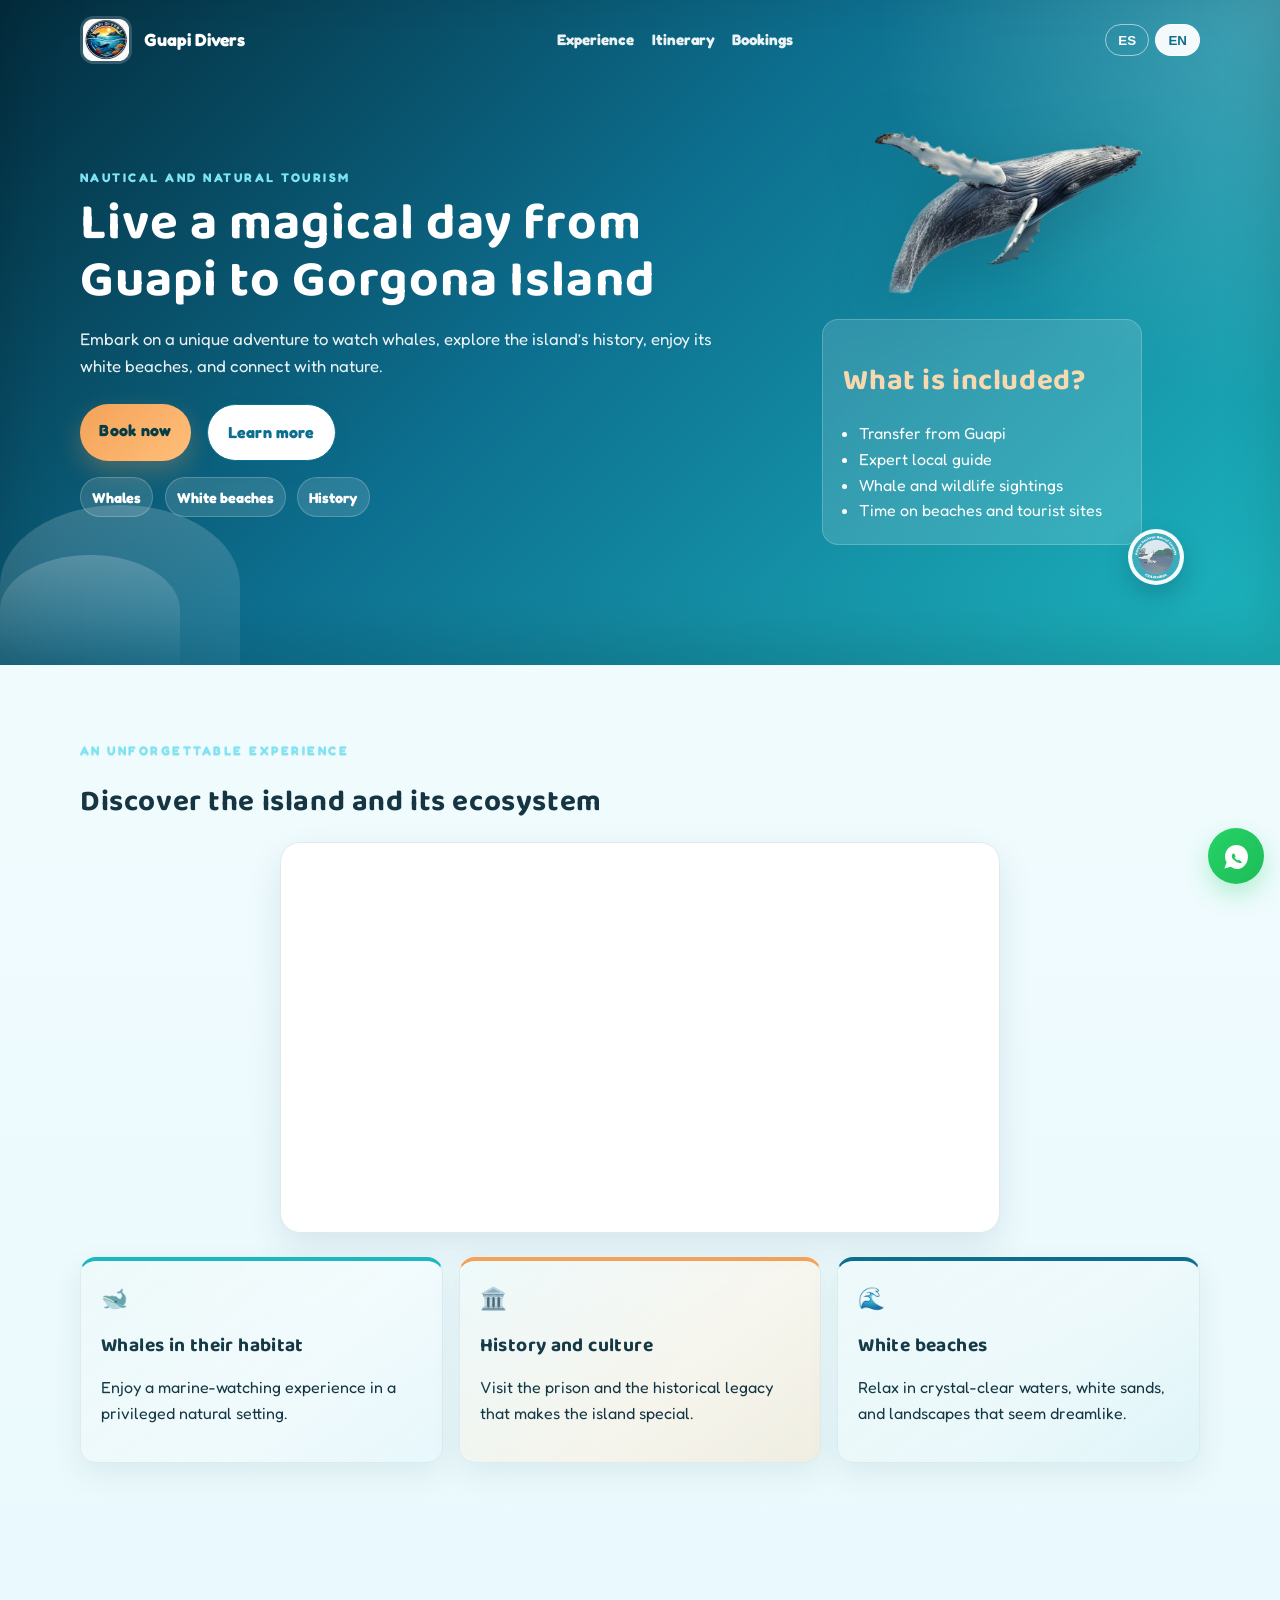
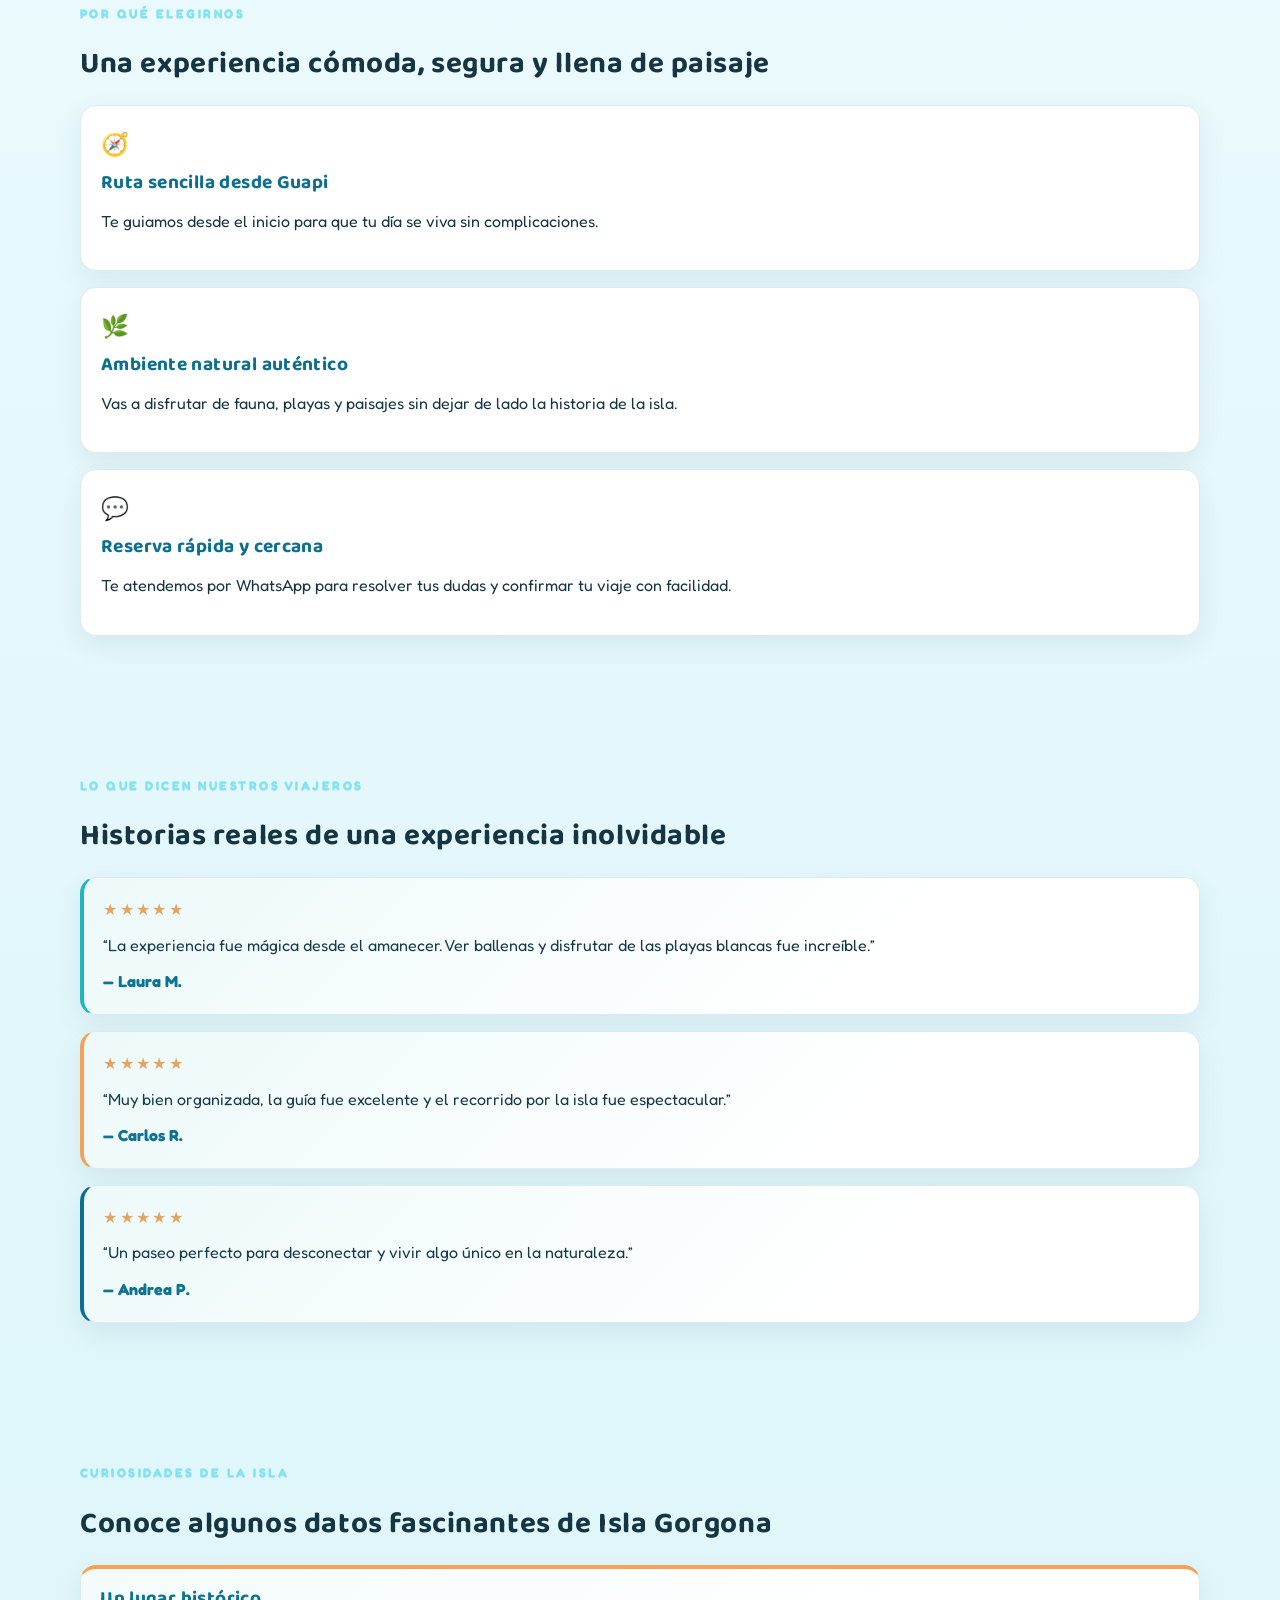
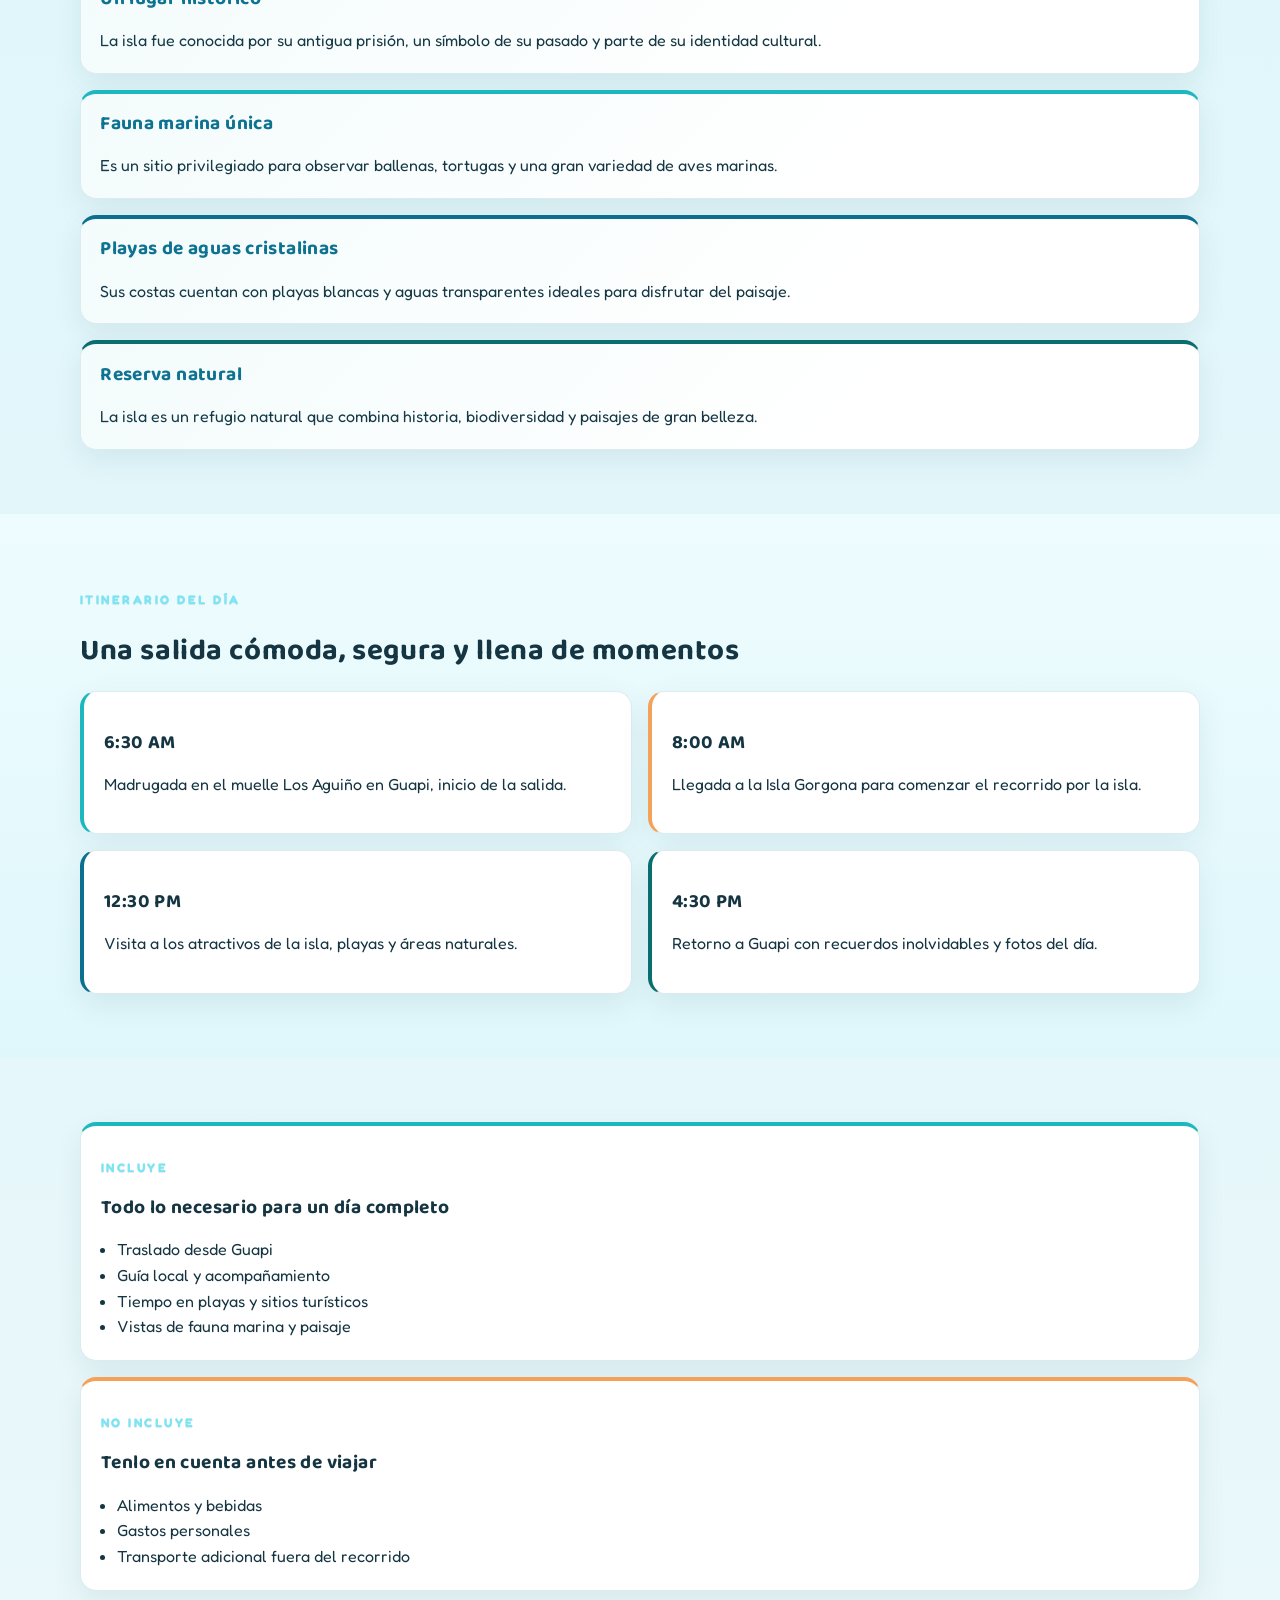
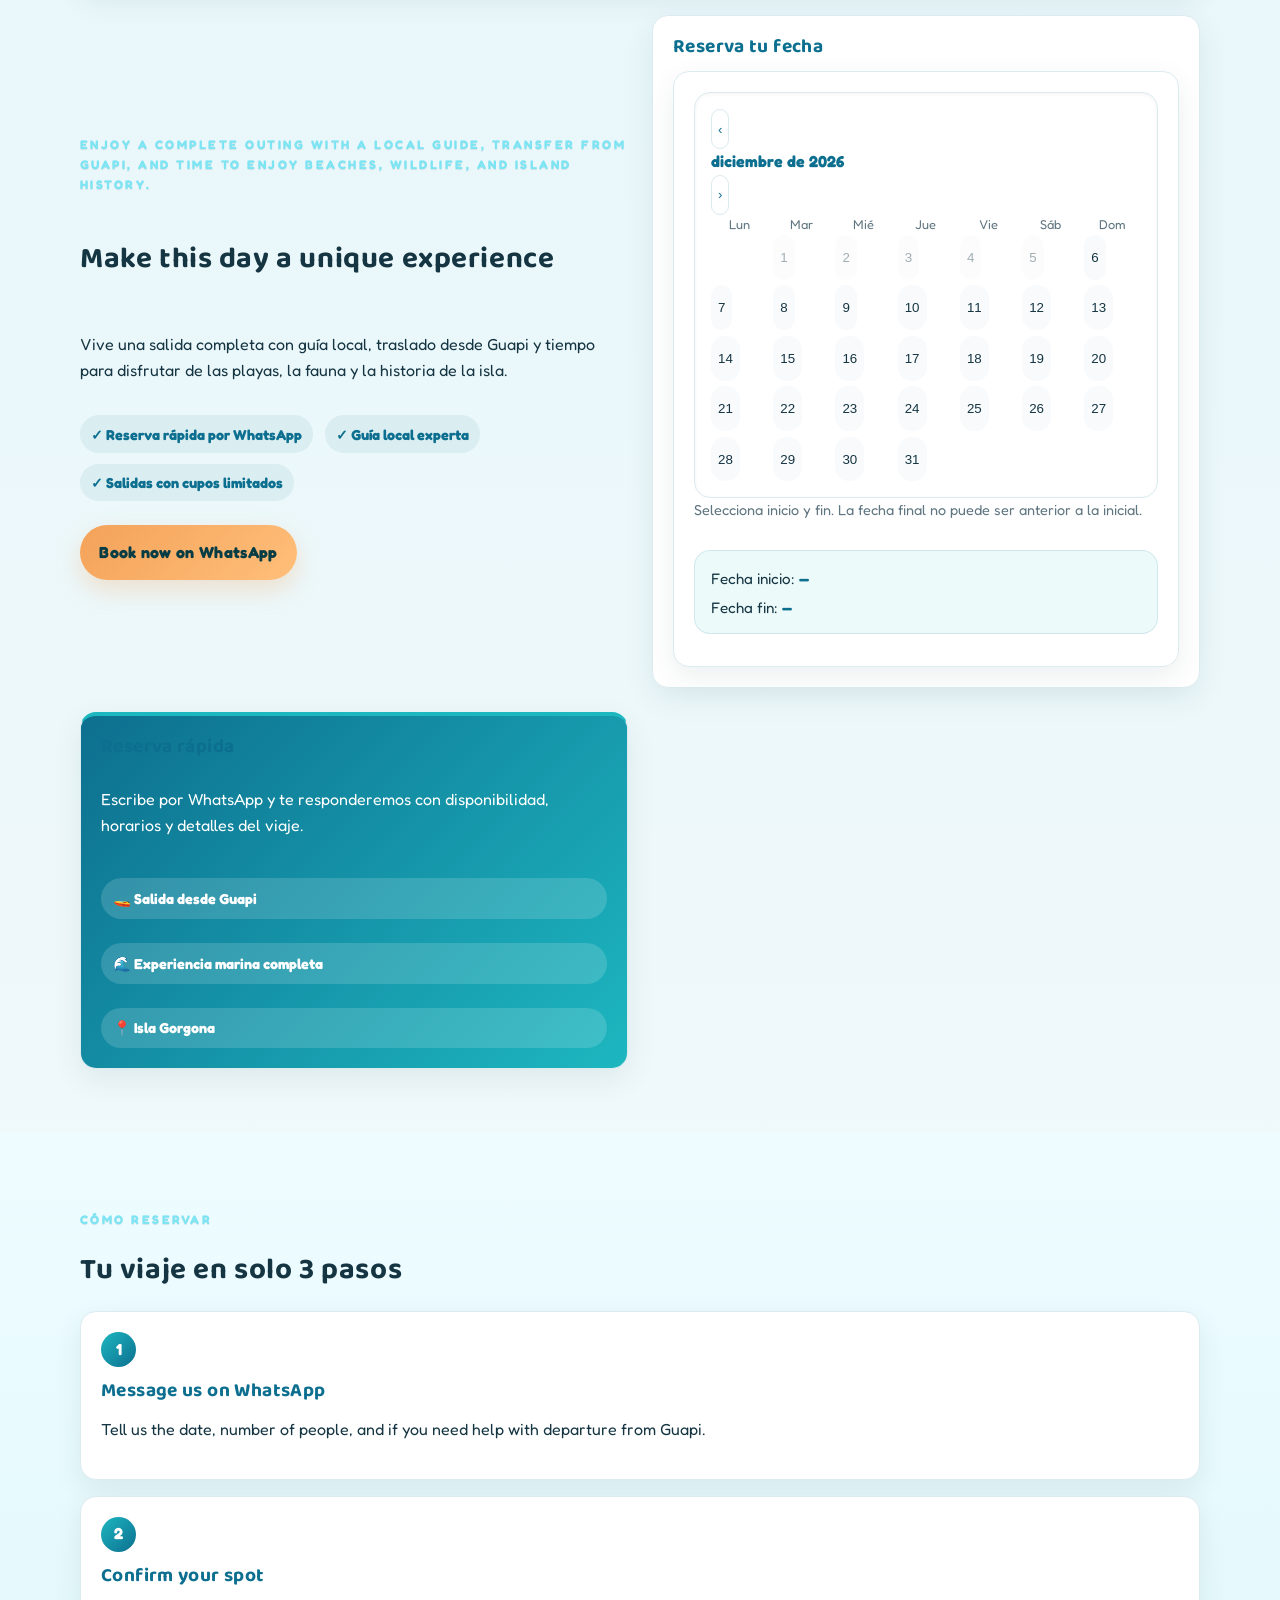
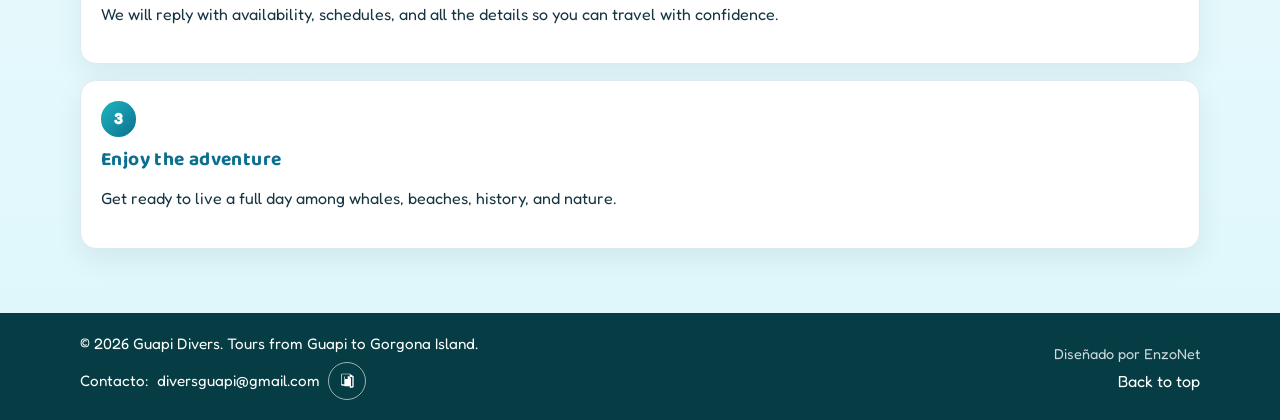
==== index.html @ 13d54fde "Segundo push" ====
<!DOCTYPE html>
<html lang="es">
  <head>
    <meta charset="UTF-8" />
    <meta name="viewport" content="width=device-width, initial-scale=1.0" />
    <title>Guapi Divers | Tour desde Guapi a la Isla Gorgona</title>
    <meta
      name="description"
      content="Disfruta un día inolvidable viajando desde Guapi a la Isla Gorgona para ver ballenas, conocer la prisión y disfrutar de sus playas blancas."
    />
    <meta name="robots" content="index,follow" />
    <meta name="theme-color" content="#0d6f8f" />
    <link rel="canonical" href="https://guapidivers.com/" />
    <meta property="og:title" content="Guapi Divers | Tour desde Guapi a la Isla Gorgona" />
    <meta property="og:description" content="Aventura náutica desde Guapi con ballenas, playas blancas, historia y naturaleza en Isla Gorgona." />
    <meta property="og:type" content="website" />
    <meta property="og:image" content="https://guapidivers.com/logo_gd.jpeg" />
    <!-- Google Analytics -->
    <script async src="https://www.googletagmanager.com/gtag/js?id=G-XXXXXXXXXX"></script>
    <script>
      window.dataLayer = window.dataLayer || [];
      function gtag(){dataLayer.push(arguments);}
      gtag('js', new Date());
      gtag('config', 'G-XXXXXXXXXX');
    </script>
    <!-- /Google Analytics -->
    <link rel="preconnect" href="https://fonts.googleapis.com" />
    <link rel="preconnect" href="https://fonts.gstatic.com" crossorigin />
    <link
      href="https://fonts.googleapis.com/css2?family=Baloo+2:wght@400;500;600;700&family=Fredoka:wght@400;500;600;700&display=swap"
      rel="stylesheet"
    />
    <link rel="icon" type="image/jpeg" href="logo_gd.jpeg" />
    <link rel="stylesheet" href="styles.css" />
    <style>
      .lang-switcher { display: inline-flex; gap: 0.4rem; align-items: center; }
      .lang-btn { min-width: 2.5rem; padding: 0.45rem 0.75rem; border-radius: 999px; border: 1px solid rgba(255,255,255,.55); background: transparent; color: inherit; cursor: pointer; font-weight: 600; transition: background .2s ease, color .2s ease; }
      .lang-btn.active { background: rgba(255,255,255,.95); color: #0d6f8f; }
      .lang-btn:hover { background: rgba(255,255,255,.75); }
      @media (max-width: 640px) { .lang-switcher { margin-top: 0.75rem; } }
    </style>
  </head>
  <body>
    <header class="hero">
      <nav class="nav container">
        <a class="brand" href="#inicio">
          <img class="brand-logo" src="logo_gd.jpeg" alt="Logo de Guapi Divers" />
          <span>Guapi Divers</span>
        </a>
        <div class="nav-links">
          <a href="#experiencia">Experiencia</a>
          <a href="#itinerario">Itinerario</a>
          <a href="#reservas">Reservas</a>
        </div>
        <div class="lang-switcher">
          <button type="button" class="lang-btn active" data-lang="es">ES</button>
          <button type="button" class="lang-btn" data-lang="en">EN</button>
        </div>
      </nav>

      <div class="hero-content container" id="inicio">
        <div class="hero-copy">
          <p class="eyebrow">Turismo náutico y natural</p>
          <h1>Vive un día mágico de Guapi a la Isla Gorgona</h1>
          <p class="hero-text">
            Embárcate en una aventura única para observar ballenas, recorrer la
            historia de la isla, disfrutar de sus playas blancas y conectar con
            la naturaleza.
          </p>
          <div class="hero-actions">
            <a class="btn btn-primary" href="#reservas">Reservar ahora</a>
            <a class="btn btn-secondary" href="#experiencia">Conocer más</a>
          </div>
          <div class="hero-highlights">
            <span>Ballenas</span>
            <span>Playas blancas</span>
            <span>Historia</span>
          </div>
        </div>
        <div class="hero-visual">
          <div class="ocean-art" aria-hidden="true">
            <img src="img/ballena.png" alt="Ballena saltando" class="whale-image" />
            <img class="island-logo" src="img/logogorgona.png" alt="Logo de la Isla Gorgona" />
          </div>
          <div class="hero-card">
            <h2>¿Qué incluye?</h2>
            <ul>
              <li>Traslado desde Guapi</li>
              <li>Guía local experto</li>
              <li>Vista de ballenas y fauna</li>
              <li>Tiempo en playas y sitios turísticos</li>
            </ul>
          </div>
        </div>
      </div>
    </header>

    <main>
      <section class="section container" id="experiencia">
        <div class="section-heading">
          <p class="eyebrow">Una experiencia inolvidable</p>
          <h2>Descubre la isla y su ecosistema</h2>
        </div>
        <div class="map-card">
          <iframe
            src="https://www.google.com/maps?q=Isla%20Gorgona%20Colombia&z=8&output=embed"
            loading="lazy"
            referrerpolicy="no-referrer-when-downgrade"
            allowfullscreen
            title="Mapa de la Isla Gorgona"
          ></iframe>
        </div>
        <div class="cards">
          <article class="card card-ocean">
            <div class="card-icon">🐋</div>
            <h3>Ballenas en su hábitat</h3>
            <p>
              Disfruta de una experiencia de observación marina en un entorno
              natural privilegiado.
            </p>
          </article>
          <article class="card card-history">
            <div class="card-icon">🏛️</div>
            <h3>Historia y cultura</h3>
            <p>
              Conoce la prisión y el legado histórico que hace especial a la
              isla.
            </p>
          </article>
          <article class="card card-beach">
            <div class="card-icon">🌊</div>
            <h3>Playas blancas</h3>
            <p>
              Relájate en aguas cristalinas, arenas blancas y paisajes que
              parecen sacados de un sueño.
            </p>
          </article>
        </div>
      </section>

      <section class="section container" id="beneficios">
        <div class="section-heading">
          <p class="eyebrow">Por qué elegirnos</p>
          <h2>Una experiencia cómoda, segura y llena de paisaje</h2>
        </div>
        <div class="benefits-grid">
          <article class="benefit-card">
            <div class="benefit-icon">🧭</div>
            <h3>Ruta sencilla desde Guapi</h3>
            <p>Te guiamos desde el inicio para que tu día se viva sin complicaciones.</p>
          </article>
          <article class="benefit-card">
            <div class="benefit-icon">🌿</div>
            <h3>Ambiente natural auténtico</h3>
            <p>Vas a disfrutar de fauna, playas y paisajes sin dejar de lado la historia de la isla.</p>
          </article>
          <article class="benefit-card">
            <div class="benefit-icon">💬</div>
            <h3>Reserva rápida y cercana</h3>
            <p>Te atendemos por WhatsApp para resolver tus dudas y confirmar tu viaje con facilidad.</p>
          </article>
        </div>
      </section>

      <section class="section container" id="testimonios">
        <div class="section-heading">
          <p class="eyebrow">Lo que dicen nuestros viajeros</p>
          <h2>Historias reales de una experiencia inolvidable</h2>
        </div>
        <div class="testimonials">
          <article class="testimonial-card testimonial-card-main">
            <div class="stars">★★★★★</div>
            <p>“La experiencia fue mágica desde el amanecer. Ver ballenas y disfrutar de las playas blancas fue increíble.”</p>
            <strong>— Laura M.</strong>
          </article>
          <article class="testimonial-card testimonial-card-alt">
            <div class="stars">★★★★★</div>
            <p>“Muy bien organizada, la guía fue excelente y el recorrido por la isla fue espectacular.”</p>
            <strong>— Carlos R.</strong>
          </article>
          <article class="testimonial-card testimonial-card-soft">
            <div class="stars">★★★★★</div>
            <p>“Un paseo perfecto para desconectar y vivir algo único en la naturaleza.”</p>
            <strong>— Andrea P.</strong>
          </article>
        </div>
      </section>

      <section class="section container" id="curiosidades">
        <div class="section-heading">
          <p class="eyebrow">Curiosidades de la isla</p>
          <h2>Conoce algunos datos fascinantes de Isla Gorgona</h2>
        </div>
        <div class="facts-grid">
          <article class="fact-card fact-card-history">
            <h3>Un lugar histórico</h3>
            <p>La isla fue conocida por su antigua prisión, un símbolo de su pasado y parte de su identidad cultural.</p>
          </article>
          <article class="fact-card fact-card-marine">
            <h3>Fauna marina única</h3>
            <p>Es un sitio privilegiado para observar ballenas, tortugas y una gran variedad de aves marinas.</p>
          </article>
          <article class="fact-card fact-card-beach">
            <h3>Playas de aguas cristalinas</h3>
            <p>Sus costas cuentan con playas blancas y aguas transparentes ideales para disfrutar del paisaje.</p>
          </article>
          <article class="fact-card fact-card-nature">
            <h3>Reserva natural</h3>
            <p>La isla es un refugio natural que combina historia, biodiversidad y paisajes de gran belleza.</p>
          </article>
        </div>
      </section>

      <section class="section alt-section" id="itinerario">
        <div class="container">
          <div class="section-heading">
            <p class="eyebrow">Itinerario del día</p>
            <h2>Una salida cómoda, segura y llena de momentos</h2>
          </div>
          <div class="timeline">
            <div class="timeline-item timeline-item-start">
              <h3>6:30 AM</h3>
              <p>Madrugada en el muelle Los Aguiño en Guapi, inicio de la salida.</p>
            </div>
            <div class="timeline-item timeline-item-arrival">
              <h3>8:00 AM</h3>
              <p>Llegada a la Isla Gorgona para comenzar el recorrido por la isla.</p>
            </div>
            <div class="timeline-item timeline-item-activity">
              <h3>12:30 PM</h3>
              <p>Visita a los atractivos de la isla, playas y áreas naturales.</p>
            </div>
            <div class="timeline-item timeline-item-return">
              <h3>4:30 PM</h3>
              <p>Retorno a Guapi con recuerdos inolvidables y fotos del día.</p>
            </div>
          </div>
        </div>
      </section>

      <section class="section container" id="reservas">
        <div class="include-grid">
          <div class="include-card include-card-main">
            <p class="eyebrow">Incluye</p>
            <h3>Todo lo necesario para un día completo</h3>
            <ul>
              <li>Traslado desde Guapi</li>
              <li>Guía local y acompañamiento</li>
              <li>Tiempo en playas y sitios turísticos</li>
              <li>Vistas de fauna marina y paisaje</li>
            </ul>
          </div>
          <div class="include-card include-card-side">
            <p class="eyebrow">No incluye</p>
            <h3>Tenlo en cuenta antes de viajar</h3>
            <ul>
              <li>Alimentos y bebidas</li>
              <li>Gastos personales</li>
              <li>Transporte adicional fuera del recorrido</li>
            </ul>
          </div>
        </div>
        <div class="contact-grid">
          <div class="booking-copy">
            <p class="eyebrow">Reserva tu viaje</p>
            <h2>Haz de este día una experiencia única</h2>
            <p>
              Vive una salida completa con guía local, traslado desde Guapi y tiempo para disfrutar de las playas, la fauna y la historia de la isla.
            </p>
            <div class="booking-highlights">
              <span>✓ Reserva rápida por WhatsApp</span>
              <span>✓ Guía local experta</span>
              <span>✓ Salidas con cupos limitados</span>
            </div>
            <a class="btn btn-primary whatsapp-btn" href="https://wa.me/573103594007" target="_blank" rel="noopener noreferrer">
              <span class="whatsapp-icon" aria-hidden="true">
                <svg viewBox="0 0 24 24" role="img" aria-label="WhatsApp">
                  <path d="M12.04 2.52A9.52 9.52 0 0 0 2.52 12a9.48 9.48 0 0 0 1.34 4.89L2 22l5.27-1.37A9.56 9.56 0 0 0 12 22.48h.01a9.52 9.52 0 0 0 9.52-9.52A9.52 9.52 0 0 0 12.04 2.52Zm5.2 13.76c-.22.62-.9 1.11-1.54 1.28-.4.1-.88.18-2.68-.57-2.27-.76-3.73-2.59-3.85-2.72-.12-.13-.98-1.31-.98-2.49 0-1.18.62-1.76.84-2.01a.67.67 0 0 1 .46-.19h.32c.14 0 .27.06.35.18l1.07 1.6c.07.11.13.24.13.39 0 .15-.05.31-.15.42l-.51.62c-.08.1-.12.23-.1.36.03.1.18.32.43.61.51.61 1.05 1.12 1.6 1.49.13.09.27.14.4.08l.73-.33a.68.68 0 0 1 .4-.05c.12 0 .22.03.31.11l1.3 1.03c.11.09.19.2.21.36.02.16-.03.29-.12.39Z" fill="currentColor"/>
                </svg>
              </span>
              Reservar ahora por WhatsApp
            </a>
          </div>
          <div class="contact-card">
            <h3>Reserva tu fecha</h3>
            <form id="booking-form" class="contact-form">
              <div id="booking-calendar-section">
                <div class="calendar-panel">
                  <div class="calendar-header">
                    <button type="button" class="calendar-nav" id="prev-month" aria-label="Mes anterior">‹</button>
                    <div class="calendar-title" id="calendar-title"></div>
                    <button type="button" class="calendar-nav" id="next-month" aria-label="Mes siguiente">›</button>
                  </div>
                  <div class="calendar-weekdays">
                    <span>Lun</span>
                    <span>Mar</span>
                    <span>Mié</span>
                    <span>Jue</span>
                    <span>Vie</span>
                    <span>Sáb</span>
                    <span>Dom</span>
                  </div>
                  <div class="calendar-grid" id="calendar-grid"></div>
                </div>

                <p class="note" id="booking-note">Selecciona inicio y fin. La fecha final no puede ser anterior a la inicial.</p>
              </div>

              <div class="booking-range-summary">
                <p>Fecha inicio: <strong id="booking-start-display">—</strong></p>
                <p>Fecha fin: <strong id="booking-end-display">—</strong></p>
                <button type="button" id="change-dates-btn" class="btn btn-secondary hidden">Cambiar fechas</button>
              </div>

              <input type="hidden" id="booking-start" name="booking-start">
              <input type="hidden" id="booking-end" name="booking-end">

              <div id="booking-form-fields" class="hidden">
                <div class="form-row">
                  <label for="booking-name">Nombre completo</label>
                  <input type="text" id="booking-name" name="booking-name" placeholder="Tu nombre" required>
                </div>
                <div class="form-row">
                  <label for="booking-email">Correo electrónico</label>
                  <input type="email" id="booking-email" name="booking-email" placeholder="correo@ejemplo.com" required>
                </div>
                <div class="form-row">
                  <label for="booking-phone">Celular</label>
                  <input type="tel" id="booking-phone" name="booking-phone" placeholder="+57 300 000 0000" required>
                </div>
                <button type="submit" class="btn btn-primary submit-button">Enviar solicitud</button>
              </div>
              <p id="booking-success" class="form-success hidden" aria-live="polite"></p>
            </form>
          </div>
          <div class="contact-card contact-card-cta">
            <h3>Reserva rápida</h3>
            <p>Escribe por WhatsApp y te responderemos con disponibilidad, horarios y detalles del viaje.</p>
            <div class="booking-pill">🚤 Salida desde Guapi</div>
            <div class="booking-pill">🌊 Experiencia marina completa</div>
            <div class="booking-pill">📍 Isla Gorgona</div>
          </div>
        </div>
      </section>

      <section class="section alt-section">
        <div class="container">
          <div class="section-heading">
            <p class="eyebrow">Cómo reservar</p>
            <h2>Tu viaje en solo 3 pasos</h2>
          </div>
          <div class="steps-grid">
            <article class="step-card">
              <div class="step-number">1</div>
              <h3>Escríbenos por WhatsApp</h3>
              <p>Indícanos la fecha, el número de personas y si necesitas ayuda con la salida desde Guapi.</p>
            </article>
            <article class="step-card">
              <div class="step-number">2</div>
              <h3>Confirma tu cupo</h3>
              <p>Te responderemos con disponibilidad, horarios y todos los detalles para que viajes tranquilo.</p>
            </article>
            <article class="step-card">
              <div class="step-number">3</div>
              <h3>Disfruta la aventura</h3>
              <p>Prepárate para vivir un día completo entre ballenas, playas, historia y naturaleza.</p>
            </article>
          </div>
        </div>
      </section>
    </main>

    <footer class="footer">
      <div class="container footer-content">
        <div class="footer-left">
          <p class="footer-meta">© 2026 Guapi Divers. Turismo desde Guapi a la Isla Gorgona.</p>
          <p class="footer-contact">
            <span>Contacto:</span>
            <span class="footer-email-text">diversguapi@gmail.com</span>
            <button type="button" class="copy-email-btn" data-email="diversguapi@gmail.com" aria-label="Copiar correo">
              <svg viewBox="0 0 24 24" aria-hidden="true" focusable="false">
                <path d="M16 1H4.994C3.892 1 3 1.897 3 3v14c0 1.103.892 2 1.994 2H8v-2H4.994a.995.995 0 0 1-.994-1V3c0-.552.448-1 1-1H16v4h4v14h-4v2h4c1.103 0 2-.897 2-2V5l-6-4zm-1 4H9c-.552 0-1 .448-1 1v13c0 .552.448 1 1 1h8c.552 0 1-.448 1-1V8l-3-3zM9 5h4v4H9V5zm.5 5.5l1.5 1.5 3-3L14.5 8l-3 3-1-1z"/>
              </svg>
              <span class="sr-only">Copiar correo electrónico</span>
            </button>
          </p>
        </div>
        <div class="footer-right">
          <p class="design-credit">Diseñado por EnzoNet</p>
          <a href="#inicio">Volver arriba</a>
        </div>
      </div>
    </footer>

    <a class="floating-whatsapp" href="https://wa.me/573103594007" target="_blank" rel="noopener noreferrer" aria-label="Reservar por WhatsApp">
      <svg viewBox="0 0 24 24" aria-hidden="true">
        <path d="M12.04 2.52A9.52 9.52 0 0 0 2.52 12a9.48 9.48 0 0 0 1.34 4.89L2 22l5.27-1.37A9.56 9.56 0 0 0 12 22.48h.01a9.52 9.52 0 0 0 9.52-9.52A9.52 9.52 0 0 0 12.04 2.52Zm5.2 13.76c-.22.62-.9 1.11-1.54 1.28-.4.1-.88.18-2.68-.57-2.27-.76-3.73-2.59-3.85-2.72-.12-.13-.98-1.31-.98-2.49 0-1.18.62-1.76.84-2.01a.67.67 0 0 1 .46-.19h.32c.14 0 .27.06.35.18l1.07 1.6c.07.11.13.24.13.39 0 .15-.05.31-.15.42l-.51.62c-.08.1-.12.23-.1.36.03.1.18.32.43.61.51.61 1.05 1.12 1.6 1.49.13.09.27.14.4.08l.73-.33a.68.68 0 0 1 .4-.05c.12 0 .22.03.31.11l1.3 1.03c.11.09.19.2.21.36.02.16-.03.29-.12.39Z" fill="currentColor"/>
      </svg>
    </a>
    <script>
      document.addEventListener('DOMContentLoaded', () => {
        const copyBtn = document.querySelector('.copy-email-btn');
        if (copyBtn) {
          copyBtn.addEventListener('click', async () => {
            const email = copyBtn.dataset.email;
            try {
              await navigator.clipboard.writeText(email);
              copyBtn.classList.add('copied');
              copyBtn.setAttribute('aria-label', 'Correo copiado');
              setTimeout(() => {
                copyBtn.classList.remove('copied');
                copyBtn.setAttribute('aria-label', 'Copiar correo');
              }, 2000);
            } catch (error) {
              window.location.href = `mailto:${email}`;
            }
          });
        }

        const bookingFormFields = document.getElementById('booking-form-fields');
        const bookingForm = document.getElementById('booking-form');
        const bookingSuccess = document.getElementById('booking-success');
        const bookingStartInput = document.getElementById('booking-start');
        const bookingEndInput = document.getElementById('booking-end');
        const bookingStartDisplay = document.getElementById('booking-start-display');
        const bookingEndDisplay = document.getElementById('booking-end-display');
        const bookingCalendarSection = document.getElementById('booking-calendar-section');
        const bookingNote = document.getElementById('booking-note');
        const changeDatesBtn = document.getElementById('change-dates-btn');
        const calendarGrid = document.getElementById('calendar-grid');
        const calendarTitle = document.getElementById('calendar-title');
        const prevMonthBtn = document.getElementById('prev-month');
        const nextMonthBtn = document.getElementById('next-month');

        const today = new Date();
        let selectedStart = null;
        let selectedEnd = null;
        let currentMonth = today.getMonth();
        let currentYear = today.getFullYear();

        function formatDate(date) {
          return date.toISOString().split('T')[0];
        }

        function formatDisplay(date) {
          return date.toLocaleDateString('es-CO', { day: '2-digit', month: 'short', year: 'numeric' });
        }

        function renderCalendar(month, year) {
          calendarGrid.innerHTML = '';
          const firstDay = new Date(year, month, 1);
          const lastDay = new Date(year, month + 1, 0);
          const titleMonth = firstDay.toLocaleDateString('es-CO', { month: 'long', year: 'numeric' });
          calendarTitle.textContent = titleMonth;

          const startDayOfWeek = (firstDay.getDay() + 6) % 7;
          for (let i = 0; i < startDayOfWeek; i += 1) {
            const emptyCell = document.createElement('span');
            calendarGrid.appendChild(emptyCell);
          }

          for (let day = 1; day <= lastDay.getDate(); day += 1) {
            const date = new Date(year, month, day);
            const dateValue = formatDate(date);
            const button = document.createElement('button');
            button.type = 'button';
            button.className = 'calendar-day';
            button.textContent = day;
            button.dataset.date = dateValue;

            if (date < new Date(today.getFullYear(), today.getMonth(), today.getDate())) {
              button.classList.add('disabled');
              button.disabled = true;
            }

            if (selectedStart && selectedStart.getTime() === date.getTime()) {
              button.classList.add('selected', 'start');
            }
            if (selectedEnd && selectedEnd.getTime() === date.getTime()) {
              button.classList.add('selected', 'end');
            }
            if (selectedStart && selectedEnd && date > selectedStart && date < selectedEnd) {
              button.classList.add('in-range');
            }

            button.addEventListener('click', () => {
              if (!selectedStart || (selectedStart && selectedEnd)) {
                selectedStart = date;
                selectedEnd = null;
              } else {
                if (date < selectedStart) {
                  selectedEnd = selectedStart;
                  selectedStart = date;
                } else {
                  selectedEnd = date;
                }
              }
              updateRange();
              renderCalendar(currentMonth, currentYear);
            });

            calendarGrid.appendChild(button);
          }
        }

        function updateRange() {
          if (selectedStart) {
            bookingStartInput.value = formatDate(selectedStart);
            bookingStartDisplay.textContent = formatDisplay(selectedStart);
          } else {
            bookingStartInput.value = '';
            bookingStartDisplay.textContent = '—';
          }

          if (selectedEnd) {
            bookingEndInput.value = formatDate(selectedEnd);
            bookingEndDisplay.textContent = formatDisplay(selectedEnd);
          } else {
            bookingEndInput.value = '';
            bookingEndDisplay.textContent = '—';
          }

          if (selectedStart && selectedEnd) {
            bookingFormFields.classList.remove('hidden');
            bookingSuccess.classList.add('hidden');
            bookingCalendarSection.classList.add('hidden');
            if (changeDatesBtn) changeDatesBtn.classList.remove('hidden');
            if (bookingNote) bookingNote.classList.add('hidden');
          } else {
            bookingFormFields.classList.add('hidden');
            bookingCalendarSection.classList.remove('hidden');
            if (changeDatesBtn) changeDatesBtn.classList.add('hidden');
            if (bookingNote) bookingNote.classList.remove('hidden');
          }
        }

        if (changeDatesBtn) {
          changeDatesBtn.addEventListener('click', () => {
            selectedStart = null;
            selectedEnd = null;
            bookingStartInput.value = '';
            bookingEndInput.value = '';
            bookingStartDisplay.textContent = '—';
            bookingEndDisplay.textContent = '—';
            bookingFormFields.classList.add('hidden');
            bookingCalendarSection.classList.remove('hidden');
            if (changeDatesBtn) changeDatesBtn.classList.add('hidden');
            if (bookingNote) bookingNote.classList.remove('hidden');
            renderCalendar(currentMonth, currentYear);
          });
        }

        function adjustMonth(delta) {
          currentMonth += delta;
          if (currentMonth < 0) {
            currentMonth = 11;
            currentYear -= 1;
          } else if (currentMonth > 11) {
            currentMonth = 0;
            currentYear += 1;
          }
          renderCalendar(currentMonth, currentYear);
        }

        if (calendarGrid && calendarTitle && prevMonthBtn && nextMonthBtn) {
          renderCalendar(currentMonth, currentYear);
          prevMonthBtn.addEventListener('click', () => adjustMonth(-1));
          nextMonthBtn.addEventListener('click', () => adjustMonth(1));
        }

        if (bookingForm) {
          bookingForm.addEventListener('submit', (event) => {
            event.preventDefault();
            const start = bookingStartInput?.value;
            const end = bookingEndInput?.value;
            const name = document.getElementById('booking-name')?.value.trim();
            const email = document.getElementById('booking-email')?.value.trim();
            const phone = document.getElementById('booking-phone')?.value.trim();
            if (!start || !end || !name || !email || !phone) return;
            if (bookingSuccess) {
              bookingSuccess.textContent = `Solicitud registrada del ${bookingStartDisplay.textContent} al ${bookingEndDisplay.textContent}. Nos contactaremos pronto.`;
              bookingSuccess.classList.remove('hidden');
            }
            bookingForm.reset();
            selectedStart = null;
            selectedEnd = null;
            updateRange();
            if (bookingCalendarSection) bookingCalendarSection.classList.remove('hidden');
            if (changeDatesBtn) changeDatesBtn.classList.add('hidden');
            renderCalendar(currentMonth, currentYear);
          });
        }
      });
      const translations = {
        es: {
          'nav-experiencia': 'Experiencia',
          'nav-itinerario': 'Itinerario',
          'nav-reservas': 'Reservas',
          'eyebrow-hero': 'Turismo náutico y natural',
          'hero-title': 'Vive un día mágico de Guapi a la Isla Gorgona',
          'hero-text': 'Embárcate en una aventura única para observar ballenas, recorrer la historia de la isla, disfrutar de sus playas blancas y conectar con la naturaleza.',
          'btn-book': 'Reservar ahora',
          'btn-learn': 'Conocer más',
          'hero-highlight-1': 'Ballenas',
          'hero-highlight-2': 'Playas blancas',
          'hero-highlight-3': 'Historia',
          'hero-include': '¿Qué incluye?',
          'include-1': 'Traslado desde Guapi',
          'include-2': 'Guía local experto',
          'include-3': 'Vista de ballenas y fauna',
          'include-4': 'Tiempo en playas y sitios turísticos',
          'section-experience-eyebrow': 'Una experiencia inolvidable',
          'section-experience-title': 'Descubre la isla y su ecosistema',
          'card-ocean-title': 'Ballenas en su hábitat',
          'card-ocean-text': 'Disfruta de una experiencia de observación marina en un entorno natural privilegiado.',
          'card-history-title': 'Historia y cultura',
          'card-history-text': 'Conoce la prisión y el legado histórico que hace especial a la isla.',
          'card-beach-title': 'Playas blancas',
          'card-beach-text': 'Relájate en aguas cristalinas, arenas blancas y paisajes que parecen sacados de un sueño.',
          'footer-copy': '© 2026 Guapi Divers. Turismo desde Guapi a la Isla Gorgona.',
          'reservation-title': 'Haz de este día una experiencia única',
          'reservation-copy': 'Vive una salida completa con guía local, traslado desde Guapi y tiempo para disfrutar de las playas, la fauna y la historia de la isla.',
          'whatsapp-book': 'Reservar ahora por WhatsApp',
          'step-1-title': 'Escríbenos por WhatsApp',
          'step-1-text': 'Indícanos la fecha, el número de personas y si necesitas ayuda con la salida desde Guapi.',
          'step-2-title': 'Confirma tu cupo',
          'step-2-text': 'Te responderemos con disponibilidad, horarios y todos los detalles para que viajes tranquilo.',
          'step-3-title': 'Disfruta la aventura',
          'step-3-text': 'Prepárate para vivir un día completo entre ballenas, playas, historia y naturaleza.',
        },
        en: {
          'nav-experiencia': 'Experience',
          'nav-itinerario': 'Itinerary',
          'nav-reservas': 'Bookings',
          'eyebrow-hero': 'Nautical and natural tourism',
          'hero-title': 'Live a magical day from Guapi to Gorgona Island',
          'hero-text': 'Embark on a unique adventure to watch whales, explore the island’s history, enjoy its white beaches, and connect with nature.',
          'btn-book': 'Book now',
          'btn-learn': 'Learn more',
          'hero-highlight-1': 'Whales',
          'hero-highlight-2': 'White beaches',
          'hero-highlight-3': 'History',
          'hero-include': 'What is included?',
          'include-1': 'Transfer from Guapi',
          'include-2': 'Expert local guide',
          'include-3': 'Whale and wildlife sightings',
          'include-4': 'Time on beaches and tourist sites',
          'section-experience-eyebrow': 'An unforgettable experience',
          'section-experience-title': 'Discover the island and its ecosystem',
          'card-ocean-title': 'Whales in their habitat',
          'card-ocean-text': 'Enjoy a marine-watching experience in a privileged natural setting.',
          'card-history-title': 'History and culture',
          'card-history-text': 'Visit the prison and the historical legacy that makes the island special.',
          'card-beach-title': 'White beaches',
          'card-beach-text': 'Relax in crystal-clear waters, white sands, and landscapes that seem dreamlike.',
          'footer-copy': '© 2026 Guapi Divers. Tours from Guapi to Gorgona Island.',
          'footer-up': 'Back to top',
          'reservation-title': 'Make this day a unique experience',
          'reservation-copy': 'Enjoy a complete outing with a local guide, transfer from Guapi, and time to enjoy beaches, wildlife, and island history.',
          'whatsapp-book': 'Book now on WhatsApp',
          'step-1-title': 'Message us on WhatsApp',
          'step-1-text': 'Tell us the date, number of people, and if you need help with departure from Guapi.',
          'step-2-title': 'Confirm your spot',
          'step-2-text': 'We will reply with availability, schedules, and all the details so you can travel with confidence.',
          'step-3-title': 'Enjoy the adventure',
          'step-3-text': 'Get ready to live a full day among whales, beaches, history, and nature.',
        },
      };

      const elements = {
        'nav-experiencia': document.querySelector('a[href="#experiencia"]'),
        'nav-itinerario': document.querySelector('a[href="#itinerario"]'),
        'nav-reservas': document.querySelector('a[href="#reservas"]'),
        'eyebrow-hero': document.querySelector('.hero-copy .eyebrow'),
        'hero-title': document.querySelector('.hero-copy h1'),
        'hero-text': document.querySelector('.hero-copy .hero-text'),
        'btn-book': document.querySelector('.hero-actions .btn-primary'),
        'btn-learn': document.querySelector('.hero-actions .btn-secondary'),
        'hero-highlight-1': document.querySelector('.hero-highlights span:nth-child(1)'),
        'hero-highlight-2': document.querySelector('.hero-highlights span:nth-child(2)'),
        'hero-highlight-3': document.querySelector('.hero-highlights span:nth-child(3)'),
        'hero-include': document.querySelector('.hero-card h2'),
        'include-1': document.querySelector('.hero-card ul li:nth-child(1)'),
        'include-2': document.querySelector('.hero-card ul li:nth-child(2)'),
        'include-3': document.querySelector('.hero-card ul li:nth-child(3)'),
        'include-4': document.querySelector('.hero-card ul li:nth-child(4)'),
        'section-experience-eyebrow': document.querySelector('#experiencia .eyebrow'),
        'section-experience-title': document.querySelector('#experiencia h2'),
        'card-ocean-title': document.querySelector('.card-ocean h3'),
        'card-ocean-text': document.querySelector('.card-ocean p'),
        'card-history-title': document.querySelector('.card-history h3'),
        'card-history-text': document.querySelector('.card-history p'),
        'card-beach-title': document.querySelector('.card-beach h3'),
        'card-beach-text': document.querySelector('.card-beach p'),
        'footer-copy': document.querySelector('.footer-content p:first-child'),
        'footer-up': document.querySelector('.footer-content a'),
        'reservation-title': document.querySelector('.booking-copy h2'),
        'reservation-copy': document.querySelector('.booking-copy p'),
        'whatsapp-book': document.querySelector('.booking-copy .btn-primary'),
        'step-1-title': document.querySelector('.steps-grid article:nth-child(1) h3'),
        'step-1-text': document.querySelector('.steps-grid article:nth-child(1) p'),
        'step-2-title': document.querySelector('.steps-grid article:nth-child(2) h3'),
        'step-2-text': document.querySelector('.steps-grid article:nth-child(2) p'),
        'step-3-title': document.querySelector('.steps-grid article:nth-child(3) h3'),
        'step-3-text': document.querySelector('.steps-grid article:nth-child(3) p'),
      };

      function setLanguage(lang) {
        if (!translations[lang]) return;
        document.documentElement.lang = lang;
        document.querySelectorAll('.lang-btn').forEach(btn => {
          btn.classList.toggle('active', btn.dataset.lang === lang);
        });
        Object.keys(elements).forEach(key => {
          const el = elements[key];
          if (!el) return;
          el.textContent = translations[lang][key] || el.textContent;
        });
        localStorage.setItem('site-language', lang);
      }

      document.querySelectorAll('.lang-btn').forEach(btn => {
        btn.addEventListener('click', () => setLanguage(btn.dataset.lang));
      });

      const savedLang = localStorage.getItem('site-language');
      const browserLang = navigator.language?.slice(0, 2) || 'es';
      setLanguage(savedLang || (['es', 'en'].includes(browserLang) ? browserLang : 'es'));
    </script>
  </body>
</html>
---- styles.css ----
:root {
  --primary: #0b6e6e;
  --primary-dark: #063d45;
  --accent: #f4a259;
  --accent-soft: #f8d8ae;
  --sea-deep: #032c3d;
  --sea-blue: #0d6f8f;
  --sea-teal: #1db7c0;
  --sea-foam: #e7f7fb;
  --text: #153542;
  --muted: #5f7580;
  --bg: #f4f9fa;
  --white: #ffffff;
  --border: #dcebf0;
}

* {
  box-sizing: border-box;
}

html {
  scroll-behavior: smooth;
}

body {
  margin: 0;
  font-family: 'Fredoka', Arial, Helvetica, sans-serif;
  color: var(--text);
  background: linear-gradient(180deg, #f6fdff 0%, #dff6fb 44%, var(--bg) 100%);
  line-height: 1.6;
  overflow-x: hidden;
}

img {
  max-width: 100%;
}

.container {
  width: min(1120px, calc(100% - 2rem));
  margin: 0 auto;
}

.hero {
  background:
    radial-gradient(circle at top right, rgba(255, 255, 255, 0.2) 0, rgba(255, 255, 255, 0) 28%),
    linear-gradient(135deg, var(--sea-deep) 0%, var(--sea-blue) 45%, var(--sea-teal) 100%);
  color: var(--white);
  padding-bottom: 4rem;
  position: relative;
  overflow: hidden;
  box-shadow: inset 0 -20px 60px rgba(0, 0, 0, 0.15);
}

.hero::before,
.hero::after {
  content: "";
  position: absolute;
  border-radius: 50%;
  background: rgba(255, 255, 255, 0.12);
  animation: float 8s ease-in-out infinite;
}

.hero::before {
  width: 240px;
  height: 240px;
  top: -80px;
  right: -40px;
}

.hero::after {
  width: 180px;
  height: 180px;
  bottom: -40px;
  left: -20px;
  animation-delay: 2s;
}

.hero .container {
  position: relative;
  z-index: 2;
}

.hero::after {
  z-index: 0;
}

.hero::before {
  z-index: 0;
}

.hero .nav,
.hero .hero-content {
  position: relative;
  z-index: 2;
}

.hero::before,
.hero::after {
  z-index: 0;
}

.hero::before {
  content: "";
  position: absolute;
  inset: auto 0 0 0;
  height: 160px;
  border-radius: 50% 50% 0 0;
  background: linear-gradient(180deg, rgba(255,255,255,0.18) 0%, rgba(255,255,255,0.06) 100%);
  animation: waveDrift 10s ease-in-out infinite;
}

.hero::after {
  content: "";
  position: absolute;
  inset: auto 0 0 0;
  height: 110px;
  border-radius: 50% 50% 0 0;
  background: linear-gradient(180deg, rgba(255,255,255,0.22) 0%, rgba(255,255,255,0.02) 100%);
  animation: waveDrift 7s ease-in-out infinite reverse;
  opacity: 0.9;
}

.nav {
  display: flex;
  justify-content: space-between;
  align-items: center;
  padding: 1rem 0;
}

.brand {
  display: inline-flex;
  align-items: center;
  gap: 0.75rem;
  font-weight: 700;
  font-size: 1.1rem;
  color: var(--white);
  text-decoration: none;
  flex-wrap: wrap;
}

.brand img {
  display: block;
}

.brand-logo {
  height: clamp(40px, 5vw, 48px);
  width: auto;
  border-radius: 0.85rem;
  background: rgba(255, 255, 255, 0.18);
  padding: 0.18rem;
  box-shadow: none;
  backdrop-filter: blur(4px);
}

.island-logo {
  position: absolute;
  right: 1rem;
  bottom: 1rem;
  height: clamp(44px, 5vw, 56px);
  width: auto;
  border-radius: 999px;
  padding: 0.25rem;
  background: rgba(255, 255, 255, 0.95);
  box-shadow: 0 10px 24px rgba(3, 44, 61, 0.24);
  z-index: 2;
}

.nav-links {
  display: flex;
  gap: 1.1rem;
  flex-wrap: wrap;
}

.nav-links a {
  color: rgba(255, 255, 255, 0.92);
  text-decoration: none;
  font-size: 0.95rem;
  font-weight: 700;
  padding: 0.35rem 0;
  position: relative;
  transition: color 0.2s ease;
}

.nav-links a::after {
  content: "";
  position: absolute;
  left: 0;
  bottom: -0.2rem;
  width: 100%;
  height: 2px;
  background: linear-gradient(90deg, var(--accent-soft), var(--white));
  transform: scaleX(0);
  transform-origin: left;
  transition: transform 0.2s ease;
}

.nav-links a:hover {
  color: var(--white);
}

.nav-links a:hover::after {
  transform: scaleX(1);
}

.hero-content {
  display: grid;
  gap: 2rem;
  align-items: center;
  padding: 2rem 0 3rem;
}

.hero-copy {
  position: relative;
  z-index: 1;
}

.hero-badge {
  display: inline-flex;
  align-items: center;
  gap: 0.4rem;
  margin-bottom: 1rem;
  padding: 0.45rem 0.8rem;
  border-radius: 999px;
  background: rgba(255, 255, 255, 0.16);
  border: 1px solid rgba(255, 255, 255, 0.25);
  font-size: 0.85rem;
  font-weight: 700;
  letter-spacing: 0.04em;
  backdrop-filter: blur(8px);
}

.eyebrow {
  text-transform: uppercase;
  letter-spacing: 0.2em;
  font-size: 0.78rem;
  font-weight: 800;
  color: #7ce4f3;
  margin-bottom: 0.5rem;
  text-shadow: 0 1px 0 rgba(0, 0, 0, 0.08);
}

h1,
h2,
h3 {
  line-height: 1.1;
  font-family: 'Baloo 2', 'Trebuchet MS', cursive;
  letter-spacing: 0.02em;
  text-transform: none;
}

h1 {
  font-size: clamp(2rem, 4vw, 3.2rem);
  margin: 0 0 1rem;
  font-weight: 700;
}

h2 {
  font-size: clamp(1.5rem, 2.3vw, 2.1rem);
  font-weight: 700;
}

h3 {
  font-size: 1.2rem;
  font-weight: 700;
}

.hero-text {
  font-size: 1.05rem;
  max-width: 650px;
  color: rgba(255, 255, 255, 0.92);
}

.hero-actions {
  display: flex;
  flex-wrap: wrap;
  gap: 1rem;
  margin-top: 1.5rem;
}

.hero-highlights {
  display: flex;
  flex-wrap: wrap;
  gap: 0.7rem;
  margin-top: 1rem;
}

.hero-highlights span {
  padding: 0.45rem 0.7rem;
  border-radius: 999px;
  background: rgba(255, 255, 255, 0.13);
  border: 1px solid rgba(255, 255, 255, 0.2);
  font-size: 0.9rem;
  font-weight: 700;
}

.btn {
  display: inline-block;
  padding: 0.9rem 1.2rem;
  border-radius: 999px;
  text-decoration: none;
  font-weight: 800;
  letter-spacing: 0.01em;
}

.btn-primary {
  background: linear-gradient(135deg, var(--accent) 0%, #ffbf7a 100%);
  color: var(--primary-dark);
   box-shadow: 0 10px 24px rgba(244, 162, 89, 0.28);
   transition: transform 0.2s ease, box-shadow 0.2s ease, opacity 0.2s ease;
   border: none;
   letter-spacing: 0.02em;
 }

 .btn-primary:hover {
   transform: translateY(-2px);
   box-shadow: 0 14px 28px rgba(244, 162, 89, 0.35);
   opacity: 0.97;
  background: linear-gradient(135deg, #25d366 0%, #1ebc58 100%);
  color: white;
  box-shadow: 0 8px 20px rgba(37, 211, 102, 0.25);
}

.whatsapp-btn:hover {
  box-shadow: 0 12px 24px rgba(37, 211, 102, 0.35);
}

.btn-secondary {
  background: rgba(255, 255, 255, 0.1);
  color: var(--white);
  border: 1px solid rgba(255, 255, 255, 0.7);
}

.hero-visual {
  display: grid;
  gap: 1rem;
  justify-items: center;
}

.ocean-art {
  width: min(100%, 320px);
  margin-top: 0.2rem;
}

.whale-image {
  width: 100%;
  height: auto;
  display: block;
  filter: drop-shadow(0 16px 30px rgba(3, 44, 61, 0.25));
  animation: floatWhale 4.2s ease-in-out infinite;
}

.hero-card {
  width: min(100%, 320px);
  background: rgba(255, 255, 255, 0.14);
  border: 1px solid rgba(255, 255, 255, 0.2);
  border-radius: 1rem;
  padding: 1.25rem;
  backdrop-filter: blur(10px);
}

.hero-card h2 {
  color: var(--accent-soft);
}

.hero-card ul {
  padding-left: 1rem;
  margin: 0;
}

.section {
  padding: 4rem 0;
}

.alt-section {
  background: linear-gradient(180deg, #eefcff 0%, #dff7fb 100%);
}

.section-heading {
  margin-bottom: 1.5rem;
}

.map-card {
  margin: 0 auto 1.5rem;
  max-width: 720px;
  background: var(--white);
  border: 1px solid var(--border);
  border-radius: 1.25rem;
  box-shadow: 0 14px 34px rgba(6, 61, 69, 0.1);
  padding: 0.9rem;
  overflow: hidden;
  transition: transform 0.3s ease, box-shadow 0.3s ease;
}

.map-card:hover {
  transform: translateY(-4px);
  box-shadow: 0 18px 40px rgba(6, 61, 69, 0.14);
}

.map-card iframe {
  display: block;
  width: 100%;
  min-height: 360px;
  border: 0;
  border-radius: 0.9rem;
}

.cards {
  display: grid;
  gap: 1rem;
}

.benefits-grid {
  display: grid;
  gap: 1rem;
}

.benefit-card {
  background: var(--white);
  border: 1px solid var(--border);
  border-radius: 1rem;
  padding: 1.25rem;
  box-shadow: 0 10px 28px rgba(6, 61, 69, 0.08);
}

.benefit-icon {
  font-size: 1.4rem;
  margin-bottom: 0.6rem;
}

.benefit-card h3 {
  margin: 0 0 0.4rem;
  color: var(--sea-blue);
}

.testimonials {
  display: grid;
  gap: 1rem;
}

.testimonial-card {
  background: var(--white);
  border: 1px solid var(--border);
  border-radius: 1rem;
  box-shadow: 0 10px 28px rgba(6, 61, 69, 0.08);
  padding: 1.2rem;
  position: relative;
  overflow: hidden;
}

.testimonial-card::before {
  content: "";
  position: absolute;
  inset: 0;
  background: linear-gradient(135deg, rgba(29, 183, 192, 0.08), transparent 70%);
  pointer-events: none;
}

.testimonial-card-main {
  border-left: 4px solid var(--sea-teal);
}

.testimonial-card-alt {
  border-left: 4px solid var(--accent);
}

.testimonial-card-soft {
  border-left: 4px solid var(--sea-blue);
}

.stars {
  color: var(--accent);
  margin-bottom: 0.6rem;
  letter-spacing: 0.15em;
}

.testimonial-card p {
  margin: 0 0 0.7rem;
  font-size: 1rem;
}

.testimonial-card strong {
  color: var(--sea-blue);
}

.facts-grid {
  display: grid;
  gap: 1rem;
}

.steps-grid {
  display: grid;
  gap: 1rem;
}

.step-card {
  background: var(--white);
  border: 1px solid var(--border);
  border-radius: 1rem;
  padding: 1.25rem;
  box-shadow: 0 10px 28px rgba(6, 61, 69, 0.08);
  position: relative;
  overflow: hidden;
}

.step-number {
  display: inline-flex;
  align-items: center;
  justify-content: center;
  width: 2.2rem;
  height: 2.2rem;
  border-radius: 999px;
  background: linear-gradient(135deg, var(--sea-teal), var(--sea-blue));
  color: var(--white);
  font-weight: 800;
  margin-bottom: 0.8rem;
}

.step-card h3 {
  margin: 0 0 0.5rem;
  color: var(--sea-blue);
}

.fact-card {
  background: var(--white);
  border: 1px solid var(--border);
  border-radius: 1rem;
  box-shadow: 0 10px 28px rgba(6, 61, 69, 0.08);
  padding: 1.2rem;
  position: relative;
  overflow: hidden;
}

.fact-card::before {
  content: "";
  position: absolute;
  inset: 0;
  background: linear-gradient(135deg, rgba(29, 183, 192, 0.05), transparent 70%);
  pointer-events: none;
}

.fact-card-history {
  border-top: 4px solid var(--accent);
}

.fact-card-marine {
  border-top: 4px solid var(--sea-teal);
}

.fact-card-beach {
  border-top: 4px solid var(--sea-blue);
}

.fact-card-nature {
  border-top: 4px solid var(--primary);
}

.fact-card h3 {
  margin-top: 0;
  color: var(--sea-blue);
}

.fact-card p {
  margin-bottom: 0;
}

.card,
.timeline-item,
.contact-form {
  background: var(--white);
  border: 1px solid var(--border);
  border-radius: 1rem;
  box-shadow: 0 10px 30px rgba(6, 61, 69, 0.08);
  padding: 1.25rem;
  transition: transform 0.25s ease, box-shadow 0.25s ease;
}

.card:hover,
.timeline-item:hover,
.contact-form:hover {
  transform: translateY(-4px);
  box-shadow: 0 16px 36px rgba(6, 61, 69, 0.12);
}

.card {
  border-top: 4px solid var(--accent);
  position: relative;
}

.card-ocean {
  border-top-color: var(--sea-teal);
  background: linear-gradient(145deg, rgba(255,255,255,1), rgba(231,247,251,0.95));
}

.card-history {
  border-top-color: var(--accent);
  background: linear-gradient(145deg, rgba(255,255,255,1), rgba(248,216,174,0.35));
}

.card-beach {
  border-top-color: var(--sea-blue);
  background: linear-gradient(145deg, rgba(255,255,255,1), rgba(222,244,248,0.95));
}

.card-icon {
  font-size: 1.35rem;
  margin-bottom: 0.5rem;
}

.card::before {
  content: "";
  position: absolute;
  inset: 0;
  border-radius: inherit;
  background: linear-gradient(135deg, rgba(29, 183, 192, 0.08), transparent 60%);
  pointer-events: none;
}

.timeline {
  display: grid;
  gap: 1rem;
}

.timeline-item {
  position: relative;
}

.timeline-item-start {
  border-left: 4px solid var(--sea-teal);
}

.timeline-item-arrival {
  border-left: 4px solid var(--accent);
}

.timeline-item-activity {
  border-left: 4px solid var(--sea-blue);
}

.timeline-item-return {
  border-left: 4px solid var(--primary);
}

.include-grid {
  display: grid;
  gap: 1rem;
  margin-bottom: 1.5rem;
}

.include-card {
  background: var(--white);
  border: 1px solid var(--border);
  border-radius: 1rem;
  padding: 1.25rem;
  box-shadow: 0 10px 28px rgba(6, 61, 69, 0.08);
}

.include-card-main {
  border-top: 4px solid var(--sea-teal);
}

.include-card-side {
  border-top: 4px solid var(--accent);
}

.include-card ul {
  margin: 0.6rem 0 0;
  padding-left: 1rem;
}

.contact-grid {
  display: grid;
  gap: 1.5rem;
  align-items: center;
}

.booking-copy {
  display: grid;
  gap: 1rem;
}

.booking-highlights {
  display: flex;
  flex-wrap: wrap;
  gap: 0.7rem;
}

.booking-highlights span {
  padding: 0.45rem 0.7rem;
  border-radius: 999px;
  background: rgba(13, 111, 143, 0.08);
  color: var(--sea-blue);
  font-weight: 700;
  font-size: 0.9rem;
}

.booking-pill {
  display: inline-block;
  margin-top: 0.6rem;
  padding: 0.55rem 0.75rem;
  border-radius: 999px;
  background: rgba(255, 255, 255, 0.15);
  color: var(--white);
  font-weight: 700;
  font-size: 0.9rem;
}

.contact-form,
.contact-card {
  display: grid;
  gap: 0.9rem;
  background: var(--white);
  border: 1px solid var(--border);
  border-radius: 1rem;
  box-shadow: 0 10px 30px rgba(6, 61, 69, 0.08);
  padding: 1.25rem;
}

.contact-form label {
  font-weight: 700;
}

.contact-form {
  display: grid;
  gap: 1rem;
}

.contact-form input {
   width: 100%;
 }

 .contact-form .submit-button,
 .contact-form button[type="submit"] {
   width: fit-content;
   margin: 1rem auto 0;
   justify-content: center;
   padding: 0.9rem 1.5rem;
   border-radius: 999px;
   box-shadow: 0 10px 18px rgba(244, 162, 89, 0.2);
}

.contact-form .submit-button {
   font-size: 0.95rem;
}

.contact-form label {
  display: block;
  margin-bottom: 0.35rem;
  font-weight: 700;
  color: var(--sea-blue);
}

.contact-form input {
  width: 100%;
  padding: 0.95rem 1rem;
  border-radius: 1rem;
  border: 1px solid var(--border);
  background: #fbfeff;
  color: var(--text);
  transition: border-color 0.2s ease, box-shadow 0.2s ease;
}

 .contact-form input:focus {
   outline: none;
   border-color: var(--sea-blue);
   box-shadow: 0 0 0 4px rgba(13, 111, 143, 0.08);
 }

 .contact-form .form-row {
   display: grid;
   gap: 0.55rem;
 }

 .booking-range-summary {
   display: grid;
   gap: 0.5rem;
   margin: 1rem 0;
   padding: 1rem 1rem 0.75rem;
   background: rgba(29, 183, 192, 0.08);
   border-radius: 1rem;
   border: 1px solid rgba(13, 111, 143, 0.12);
 }

 .booking-range-summary p {
   margin: 0;
   font-size: 0.95rem;
 }

 .booking-range-summary strong {
   color: var(--sea-blue);
 }

 .btn-secondary {
   background: #fff;
   color: var(--sea-blue);
   border: 1px solid var(--sea-blue);
   box-shadow: 0 8px 18px rgba(13, 111, 143, 0.12);
   padding: 0.95rem 1.25rem;
   width: fit-content;
 }

 .booking-range-summary button {
   width: fit-content;
 }

 .btn-secondary:hover {
   transform: translateY(-1px);
   box-shadow: 0 12px 22px rgba(13, 111, 143, 0.18);
 }

 .calendar-panel {
   border: 1px solid var(--border);
   border-radius: 1rem;
   padding: 1rem;
   background: #fff;
   box-shadow: inset 0 1px 4px rgba(0,0,0,0.05);
 }

 .contact-form .note {
   margin: 0;
   font-size: 0.9rem;
   color: var(--muted);
 }

 .booking-range-summary button {
   width: fit-content;
 }

.calendar-title {
  font-weight: 700;
  color: var(--sea-blue);
}

.calendar-nav {
  width: 2.5rem;
  height: 2.5rem;
  display: inline-flex;
  align-items: center;
  justify-content: center;
  border: 1px solid var(--border);
  border-radius: 0.65rem;
  background: var(--white);
  color: var(--sea-blue);
  cursor: pointer;
}

.calendar-weekdays,
.calendar-grid {
  display: grid;
  grid-template-columns: repeat(7, minmax(0, 1fr));
  gap: 0.35rem;
}

.calendar-weekdays span {
  text-align: center;
  font-size: 0.8rem;
  color: var(--muted);
}

.calendar-day {
  width: 100%;
  min-height: 2.8rem;
  border-radius: 0.85rem;
  border: 1px solid transparent;
  background: #f8fafc;
  color: var(--text);
  display: inline-flex;
  align-items: center;
  justify-content: center;
  cursor: pointer;
  transition: background 0.2s ease, border-color 0.2s ease;
}

.calendar-day:hover {
  background: rgba(13, 111, 143, 0.08);
}

.calendar-day.disabled {
  opacity: 0.4;
  cursor: not-allowed;
}

.calendar-day.selected,
.calendar-day.in-range {
  background: rgba(13, 111, 143, 0.15);
  border-color: var(--sea-blue);
}

.calendar-day.start,
.calendar-day.end {
  background: var(--sea-blue);
  color: #fff;
}

.booking-range-summary {
  display: grid;
  gap: 0.35rem;
  margin: 0.75rem 0;
  font-size: 0.95rem;
}

.form-success {
  margin: 0;
  color: var(--sea-blue);
  font-weight: 700;
}

.hidden {
  display: none !important;
}

.contact-form button {
  width: fit-content;
}

.whatsapp-btn {
  display: inline-flex;
  align-items: center;
  justify-content: center;
  gap: 0.6rem;
  width: fit-content;
  margin-top: 0.5rem;
}

.whatsapp-icon {
  display: inline-flex;
  align-items: center;
  justify-content: center;
  width: 1.3rem;
  height: 1.3rem;
}

.whatsapp-icon svg {
  width: 100%;
  height: 100%;
  display: block;
}

.contact-card h3 {
  margin: 0;
  color: var(--sea-blue);
}

.contact-card-cta {
  border-top: 4px solid var(--sea-teal);
  background: linear-gradient(135deg, var(--sea-blue), var(--sea-teal));
  color: var(--white);
}

label {
  display: grid;
  gap: 0.35rem;
  font-weight: 600;
}

input {
  padding: 0.8rem;
  border: 1px solid var(--border);
  border-radius: 0.7rem;
  font-size: 1rem;
}

input:focus {
  outline: 2px solid rgba(244, 162, 89, 0.3);
  border-color: var(--accent);
}

.footer {
  background: var(--primary-dark);
  color: var(--white);
  padding: 1.2rem 0;
}

.footer-content {
  display: flex;
  justify-content: space-between;
  gap: 1rem;
  flex-wrap: wrap;
  align-items: center;
}

.footer-left {
  display: flex;
  flex-direction: column;
  gap: 0.35rem;
}

.footer-right {
  display: flex;
  flex-direction: column;
  gap: 0.25rem;
  align-items: flex-end;
}

.footer a {
  color: var(--white);
  text-decoration: none;
}

.footer-meta {
  margin: 0;
  font-size: 0.95rem;
  line-height: 1.6;
}

.footer-contact {
  margin: 0;
  display: flex;
  flex-wrap: wrap;
  align-items: center;
  gap: 0.5rem;
  font-size: 0.95rem;
}

.footer-email-text {
  font-weight: 400;
  font-family: inherit;
}

.copy-email-btn {
  border: 1px solid rgba(255,255,255,0.6);
  background: transparent;
  color: var(--white);
  border-radius: 999px;
  padding: 0.45rem 0.55rem;
  line-height: 1;
  display: inline-flex;
  align-items: center;
  justify-content: center;
  gap: 0.35rem;
  min-width: 2.4rem;
  min-height: 2.4rem;
  cursor: pointer;
  transition: background 0.2s ease, color 0.2s ease, border-color 0.2s ease;
}

.copy-email-btn svg {
  width: 1rem;
  height: 1rem;
  display: block;
  fill: currentColor;
}

.copy-email-btn:hover,
.copy-email-btn:focus {
  background: rgba(255,255,255,0.12);
  border-color: rgba(255,255,255,0.9);
  outline: none;
}

.copy-email-btn.copied {
  background: rgba(255,255,255,0.9);
  color: var(--sea-blue);
  border-color: rgba(255,255,255,0.9);
}

.sr-only {
  position: absolute;
  width: 1px;
  height: 1px;
  padding: 0;
  margin: -1px;
  overflow: hidden;
  clip: rect(0,0,0,0);
  white-space: nowrap;
  border: 0;
}

.footer-email svg {
  width: 1rem;
  height: 1rem;
  flex-shrink: 0;
}

.footer-email:hover {
  color: var(--accent-soft);
}

.design-credit {
  margin: 0.2rem 0 0;
  font-size: 0.9rem;
  color: rgba(255, 255, 255, 0.8);
}

.floating-whatsapp {
  position: fixed;
  right: 1rem;
  bottom: 1rem;
  z-index: 9999;
  display: inline-flex;
  align-items: center;
  justify-content: center;
  width: 3.5rem;
  height: 3.5rem;
  border-radius: 50%;
  background: linear-gradient(135deg, #25d366 0%, #1ebc58 100%);
  color: var(--white);
  box-shadow: 0 10px 24px rgba(37, 211, 102, 0.3);
  transition: transform 0.2s ease, box-shadow 0.2s ease;
}

.floating-whatsapp:hover {
  transform: translateY(-2px);
  box-shadow: 0 14px 28px rgba(37, 211, 102, 0.35);
}

.floating-whatsapp svg {
  width: 1.8rem;
  height: 1.8rem;
  display: block;
}

@keyframes float {
  0%,
  100% {
    transform: translateY(0px) scale(1);
  }
  50% {
    transform: translateY(-12px) scale(1.04);
  }
}

@keyframes floatWhale {
  0%,
  100% {
    transform: translateY(0px) rotate(-1deg);
  }
  50% {
    transform: translateY(-10px) rotate(2deg);
  }
}
@keyframes waveDrift {
  0%,
  100% {
    transform: translateX(-2%) scaleX(1);
  }
  50% {
    transform: translateX(2%) scaleX(1.04);
  }
}
@media (min-width: 768px) {
  .hero-content {
    grid-template-columns: 1.2fr 0.8fr;
    padding: 3rem 0 3.5rem;
  }

  .cards {
    grid-template-columns: repeat(3, 1fr);
  }

  .contact-grid {
    grid-template-columns: 1fr 1fr;
  }

  .timeline {
    grid-template-columns: repeat(2, 1fr);
  }
}

@media (max-width: 600px) {
  .nav {
    flex-direction: column;
    gap: 0.7rem;
  }

  .nav-links {
    flex-wrap: wrap;
    justify-content: center;
  }

  .hero-actions {
    flex-direction: column;
  }

  .footer-content {
    flex-direction: column;
    align-items: flex-start;
  }
}
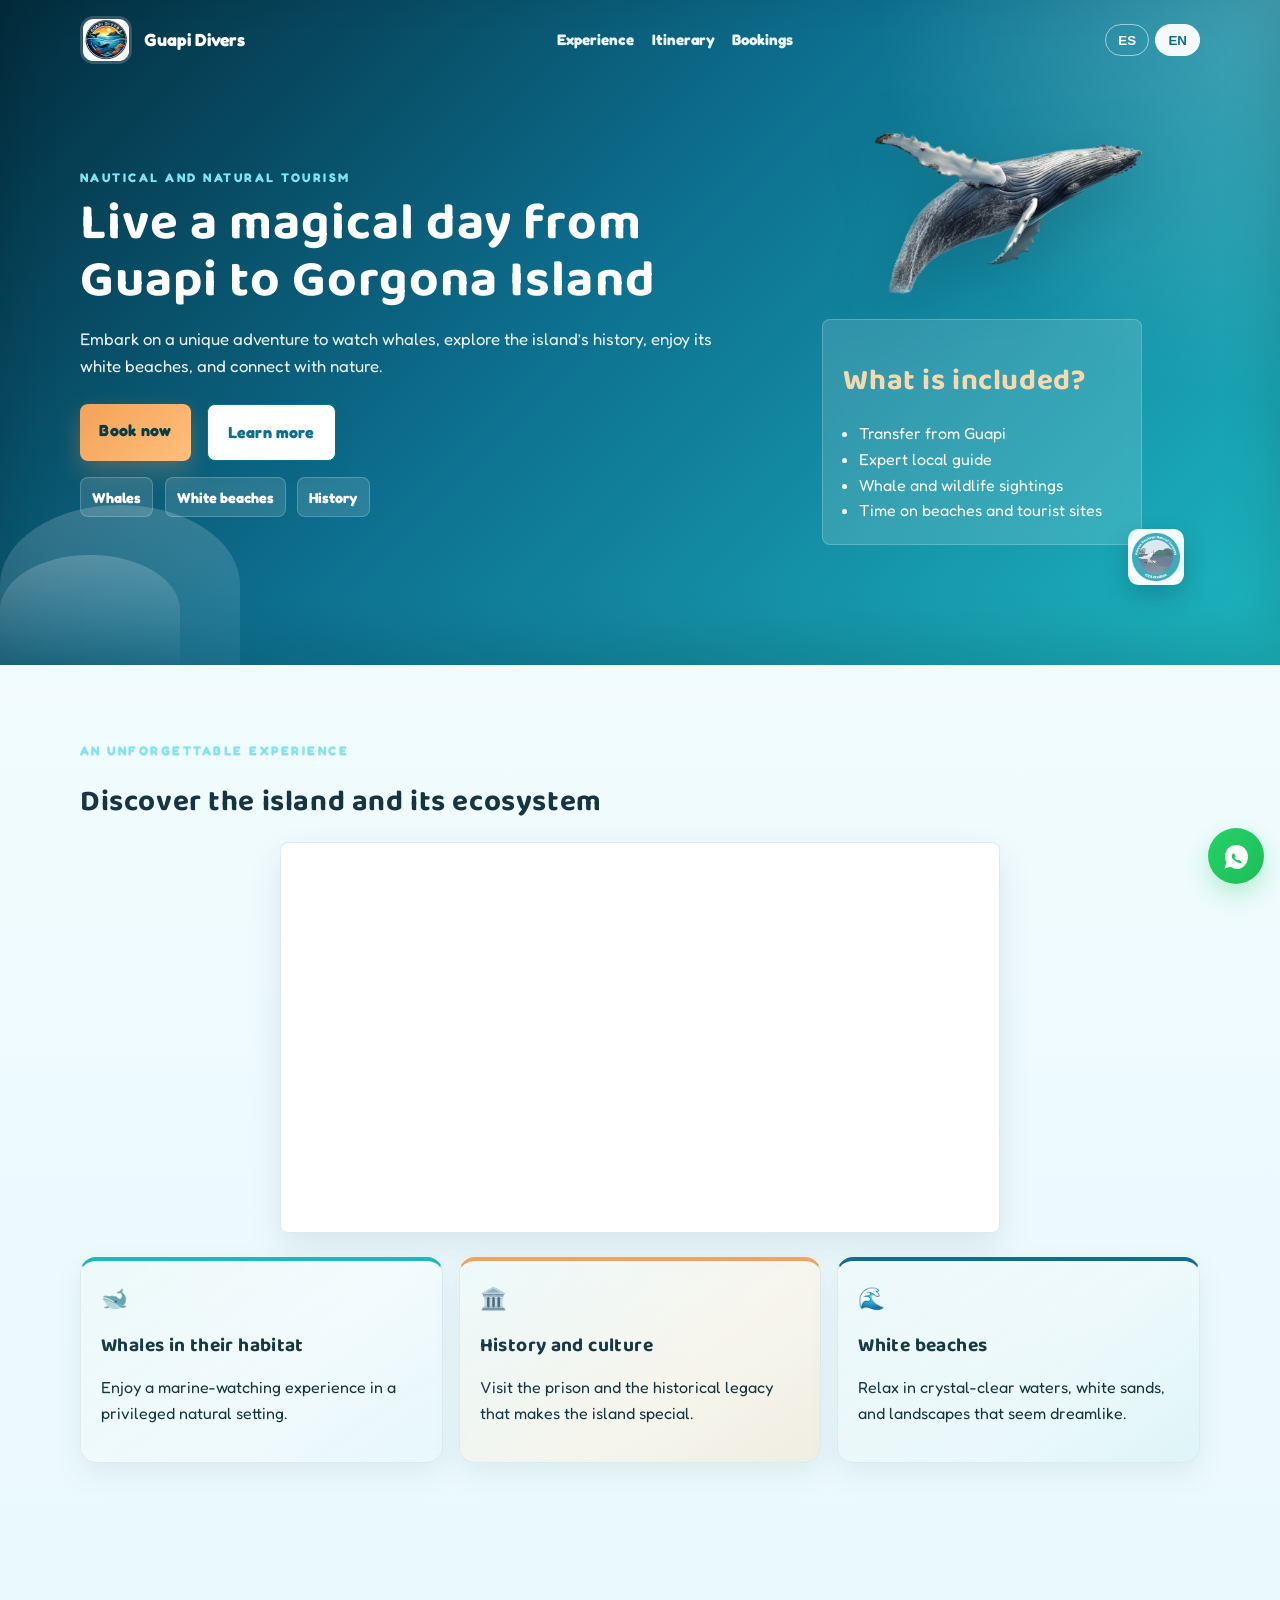
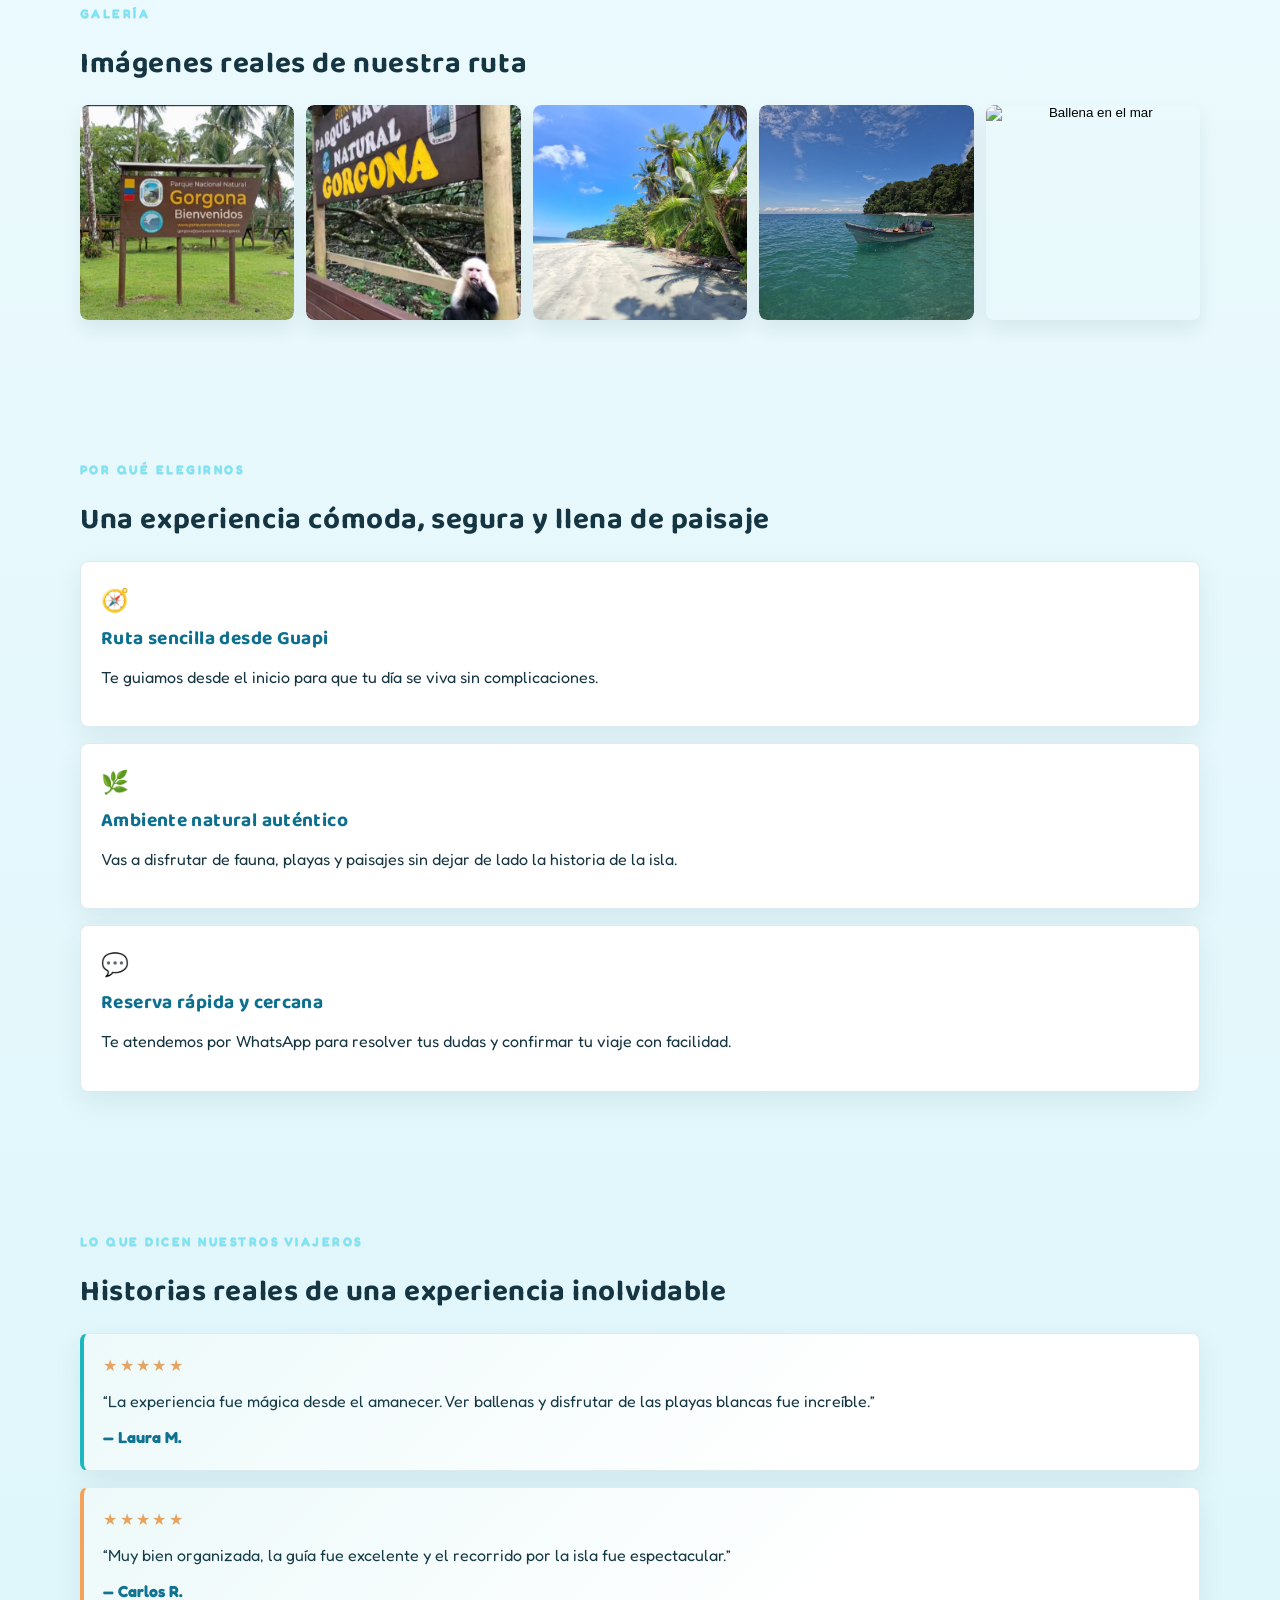
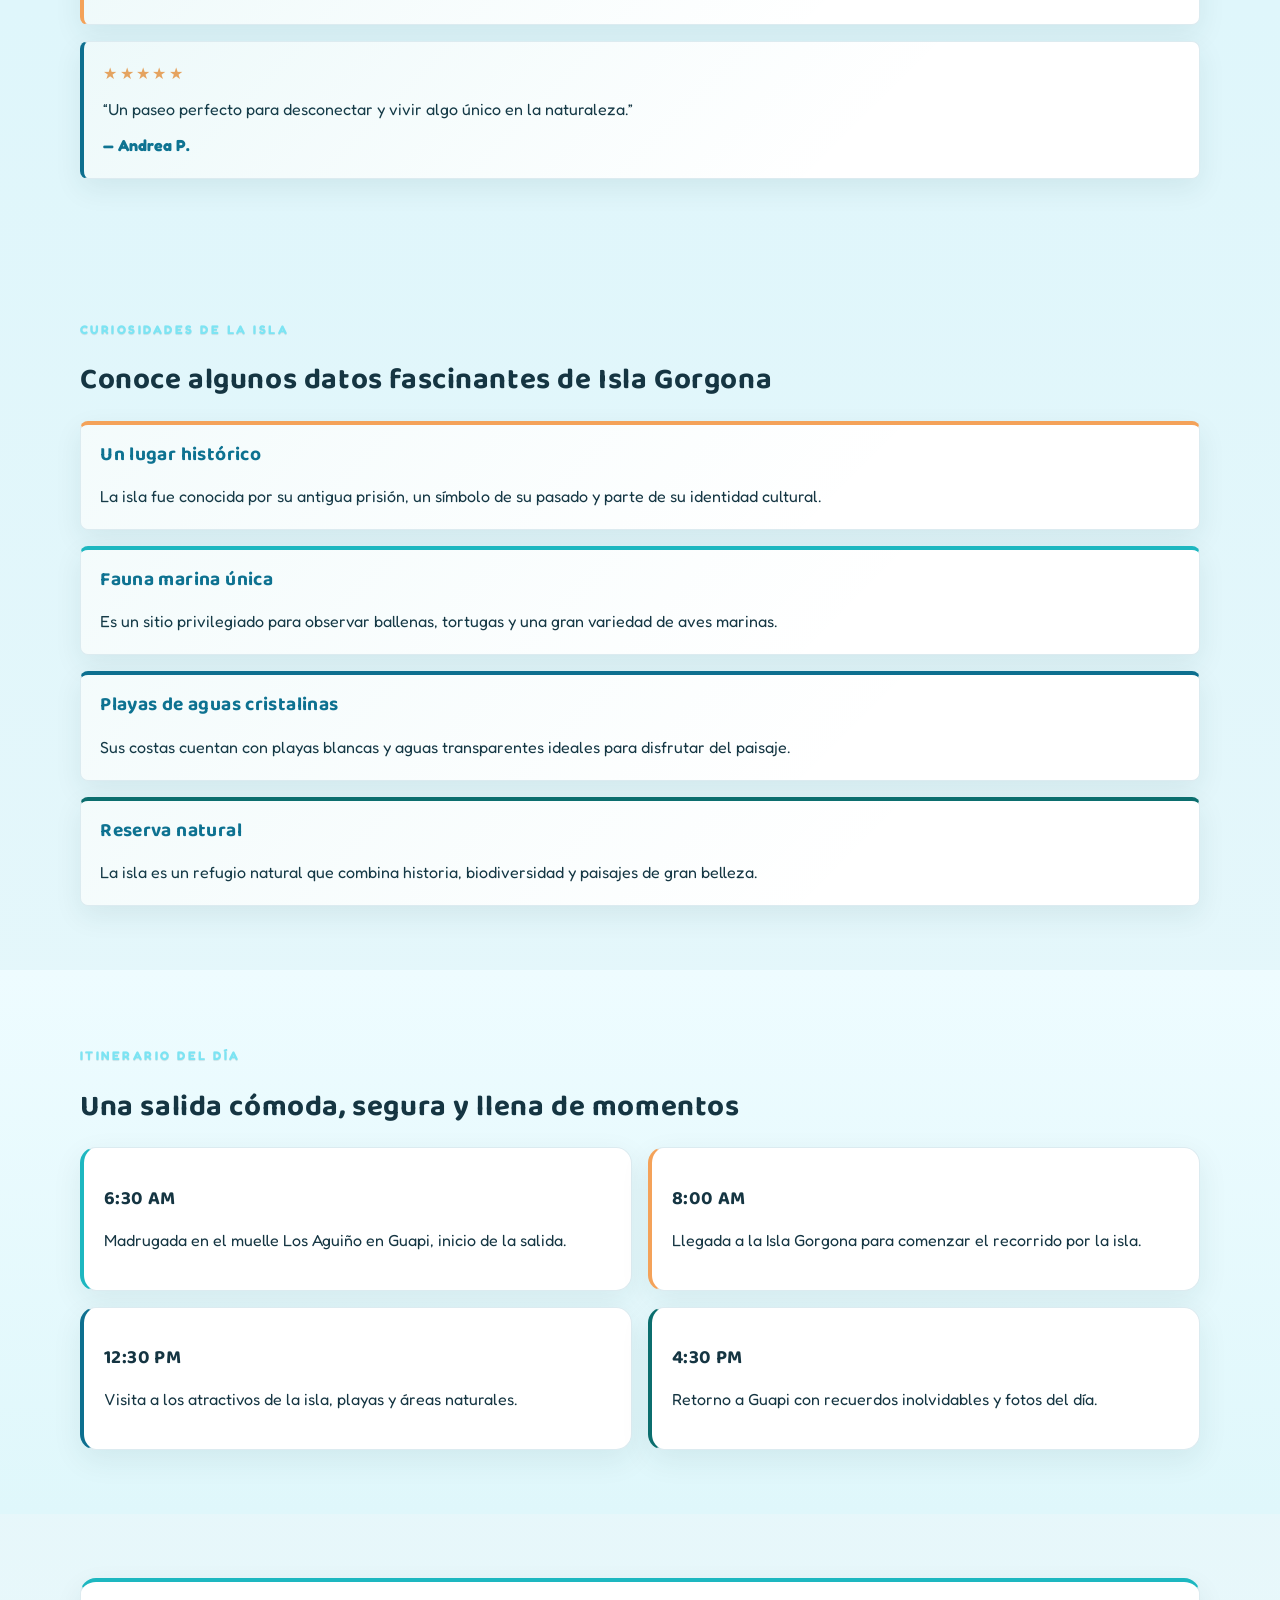
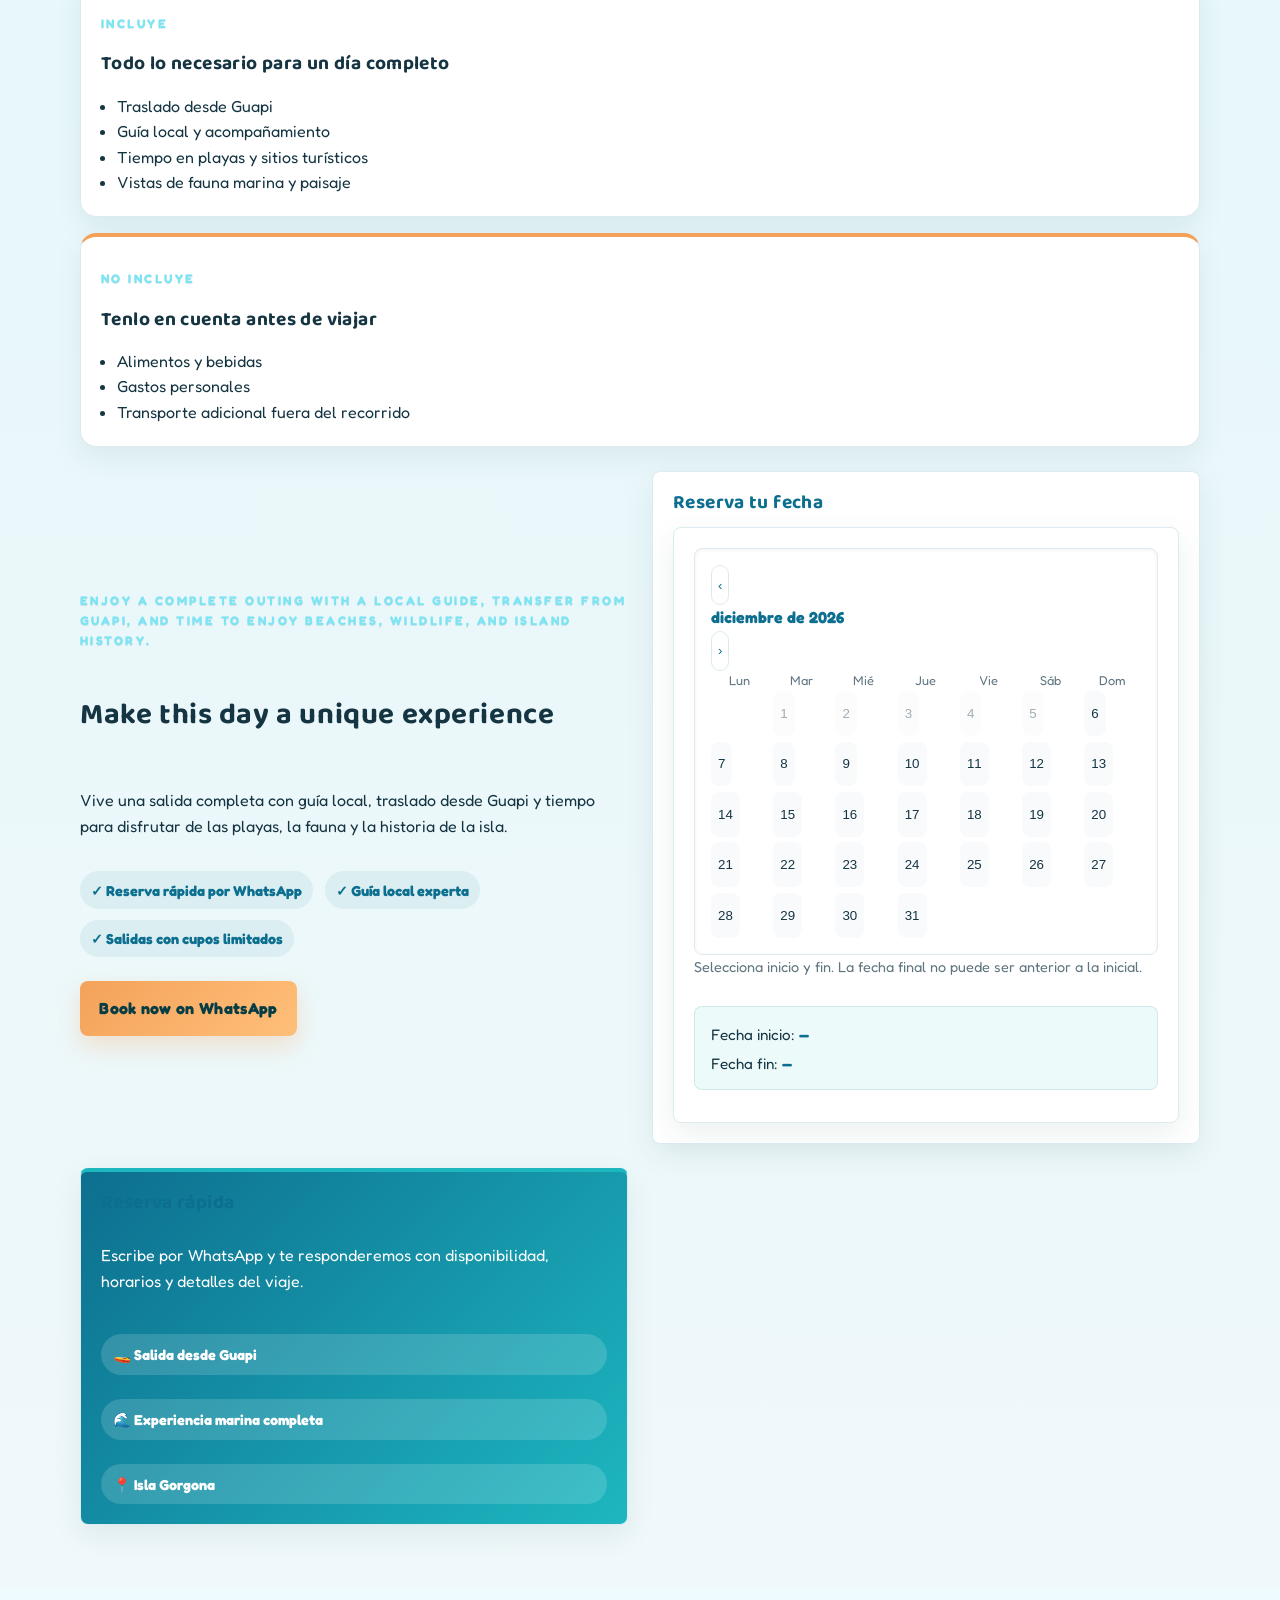
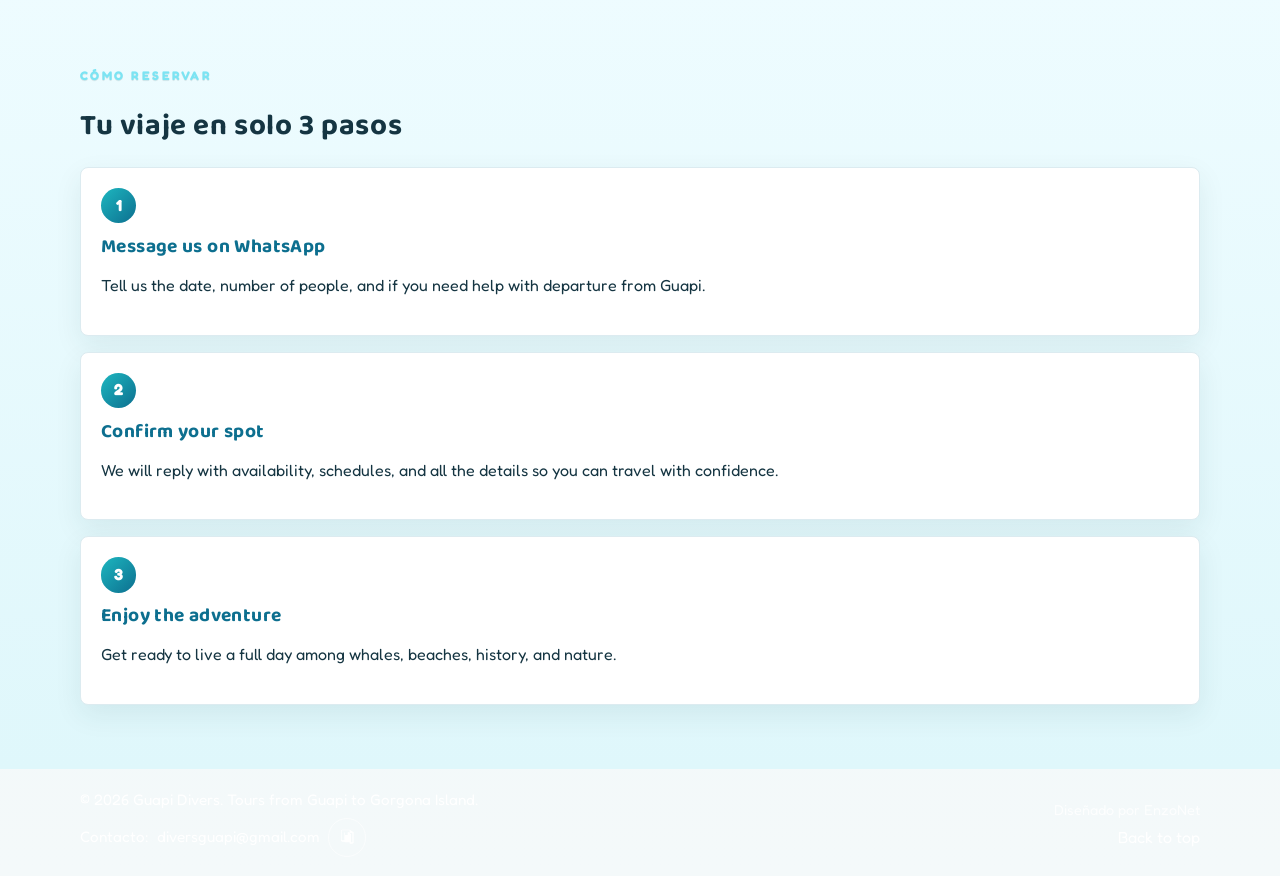
==== commit c6e9b886: "Galeria de fotos" ====
--- a/index.html
+++ b/index.html
@@ -138,6 +138,42 @@
         </div>
       </section>
 
+      <section class="section container" id="galeria">
+        <div class="section-heading">
+          <p class="eyebrow">Galería</p>
+          <h2>Imágenes reales de nuestra ruta</h2>
+        </div>
+        <div class="gallery-grid">
+          <button type="button" class="photo-card" data-src="img/WhatsApp Image 2026-08-07 at 1.10.41 PM.jpeg" data-alt="Playa soleada de Guapi">
+            <img src="img/WhatsApp Image 2026-08-07 at 1.10.41 PM.jpeg" alt="Playa soleada de Guapi" />
+          </button>
+          <button type="button" class="photo-card" data-src="img/WhatsApp Image 2026-08-07 at 1.14.15 PM.jpeg" data-alt="Cartel de bienvenida a Gorgona y mono carpín blanco">
+            <img src="img/WhatsApp Image 2026-08-07 at 1.14.15 PM.jpeg" alt="Cartel de bienvenida a Gorgona y mono carpín blanco" />
+          </button>
+          <button type="button" class="photo-card" data-src="img/WhatsApp Image 2026-08-07 at 1.14.38 PM.jpeg" data-alt="Cartel de Parque Nacional Natural Gorgona">
+            <img src="img/WhatsApp Image 2026-08-07 at 1.14.38 PM.jpeg" alt="Cartel de Parque Nacional Natural Gorgona" />
+          </button>
+          <button type="button" class="photo-card" data-src="img/WhatsApp Image 2026-08-07 at 1.16.21 PM.jpeg" data-alt="Bote en aguas cristalinas de Gorgona">
+            <img src="img/WhatsApp Image 2026-08-07 at 1.16.21 PM.jpeg" alt="Bote en aguas cristalinas de Gorgona" />
+          </button>
+          <button type="button" class="photo-card" data-src="img/WhatsApp Video 2026-08-07 at 1.33.42 PM.gif" data-alt="Ballena en el mar" data-is-gif="true">
+            <img src="img/WhatsApp Video 2026-08-07 at 1.33.42 PM.gif" alt="Ballena en el mar" />
+          </button>
+        </div>
+      </section>
+
+      <div id="photo-modal" class="photo-modal hidden" aria-hidden="true" role="dialog" aria-modal="true">
+        <div class="photo-modal-backdrop"></div>
+        <div class="photo-modal-content">
+          <button type="button" class="modal-close" aria-label="Cerrar imagen">×</button>
+          <button type="button" class="modal-nav modal-prev" aria-label="Imagen anterior">‹</button>
+          <button type="button" class="modal-nav modal-next" aria-label="Siguiente imagen">›</button>
+          <div class="photo-modal-inner">
+            <img id="modal-photo" src="" alt="Imagen ampliada" />
+          </div>
+        </div>
+      </div>
+
       <section class="section container" id="beneficios">
         <div class="section-heading">
           <p class="eyebrow">Por qué elegirnos</p>
@@ -590,6 +626,92 @@
             renderCalendar(currentMonth, currentYear);
           });
         }
+
+        const galleryContainer = document.querySelector('.gallery-grid');
+        const galleryCards = Array.from(document.querySelectorAll('.photo-card'));
+        const photoModal = document.getElementById('photo-modal');
+        const modalPhoto = document.getElementById('modal-photo');
+        const modalClose = document.querySelector('.modal-close');
+        const modalPrev = document.querySelector('.modal-prev');
+        const modalNext = document.querySelector('.modal-next');
+        let currentGalleryIndex = 0;
+
+        function updateModalPhoto(index) {
+          if (!photoModal || !modalPhoto || galleryCards.length === 0) return;
+          currentGalleryIndex = (index + galleryCards.length) % galleryCards.length;
+          const card = galleryCards[currentGalleryIndex];
+          const src = card.dataset.src;
+          const alt = card.dataset.alt || card.querySelector('img')?.alt || 'Imagen';
+          modalPhoto.src = src;
+          modalPhoto.alt = alt;
+        }
+
+        function openPhotoAt(index) {
+          updateModalPhoto(index);
+          if (!photoModal) return;
+          photoModal.classList.remove('hidden');
+          photoModal.style.display = 'grid';
+          photoModal.setAttribute('aria-hidden', 'false');
+          document.body.style.overflow = 'hidden';
+        }
+
+        function closePhoto() {
+          if (!photoModal) return;
+          photoModal.classList.add('hidden');
+          photoModal.style.display = 'none';
+          photoModal.setAttribute('aria-hidden', 'true');
+          document.body.style.overflow = '';
+        }
+
+        function showPreviousPhoto() {
+          openPhotoAt(currentGalleryIndex - 1);
+        }
+
+        function showNextPhoto() {
+          openPhotoAt(currentGalleryIndex + 1);
+        }
+
+        if (galleryContainer) {
+          galleryContainer.addEventListener('click', (event) => {
+            const card = event.target.closest('.photo-card');
+            if (!card) return;
+            const index = galleryCards.indexOf(card);
+            if (index >= 0) openPhotoAt(index);
+          });
+        }
+
+        if (modalClose) {
+          modalClose.addEventListener('click', closePhoto);
+        }
+
+        if (modalPrev) {
+          modalPrev.addEventListener('click', (event) => {
+            event.stopPropagation();
+            showPreviousPhoto();
+          });
+        }
+
+        if (modalNext) {
+          modalNext.addEventListener('click', (event) => {
+            event.stopPropagation();
+            showNextPhoto();
+          });
+        }
+
+        if (photoModal) {
+          photoModal.addEventListener('click', (event) => {
+            if (event.target === photoModal || event.target.classList.contains('photo-modal-backdrop')) {
+              closePhoto();
+            }
+          });
+        }
+
+        document.addEventListener('keydown', (event) => {
+          if (!photoModal || photoModal.classList.contains('hidden')) return;
+          if (event.key === 'ArrowLeft') showPreviousPhoto();
+          if (event.key === 'ArrowRight') showNextPhoto();
+          if (event.key === 'Escape') closePhoto();
+        });
       });
       const translations = {
         es: {
--- a/styles.css
+++ b/styles.css
@@ -158,7 +158,7 @@
   bottom: 1rem;
   height: clamp(44px, 5vw, 56px);
   width: auto;
-  border-radius: 999px;
+  border-radius: 0.65rem;
   padding: 0.25rem;
   background: rgba(255, 255, 255, 0.95);
   box-shadow: 0 10px 24px rgba(3, 44, 61, 0.24);
@@ -220,7 +220,7 @@
   gap: 0.4rem;
   margin-bottom: 1rem;
   padding: 0.45rem 0.8rem;
-  border-radius: 999px;
+  border-radius: 0.75rem;
   background: rgba(255, 255, 255, 0.16);
   border: 1px solid rgba(255, 255, 255, 0.25);
   font-size: 0.85rem;
@@ -296,7 +296,7 @@
 .btn {
   display: inline-block;
   padding: 0.9rem 1.2rem;
-  border-radius: 999px;
+  border-radius: 0.65rem;
   text-decoration: none;
   font-weight: 800;
   letter-spacing: 0.01em;
@@ -353,7 +353,7 @@
   width: min(100%, 320px);
   background: rgba(255, 255, 255, 0.14);
   border: 1px solid rgba(255, 255, 255, 0.2);
-  border-radius: 1rem;
+  border-radius: 0.75rem;
   padding: 1.25rem;
   backdrop-filter: blur(10px);
 }
@@ -384,7 +384,7 @@
   max-width: 720px;
   background: var(--white);
   border: 1px solid var(--border);
-  border-radius: 1.25rem;
+  border-radius: 0.75rem;
   box-shadow: 0 14px 34px rgba(6, 61, 69, 0.1);
   padding: 0.9rem;
   overflow: hidden;
@@ -401,7 +401,7 @@
   width: 100%;
   min-height: 360px;
   border: 0;
-  border-radius: 0.9rem;
+  border-radius: 0.45rem;
 }
 
 .cards {
@@ -730,16 +730,9 @@
 
  .contact-form .submit-button,
  .contact-form button[type="submit"] {
-   width: fit-content;
-   margin: 1rem auto 0;
    justify-content: center;
-   padding: 0.9rem 1.5rem;
+   padding: 1rem 1.75rem;
    border-radius: 999px;
-   box-shadow: 0 10px 18px rgba(244, 162, 89, 0.2);
-}
-
-.contact-form .submit-button {
-   font-size: 0.95rem;
 }
 
 .contact-form label {
@@ -955,7 +948,7 @@
 input {
   padding: 0.8rem;
   border: 1px solid var(--border);
-  border-radius: 0.7rem;
+  border-radius: 0.35rem;
   font-size: 1rem;
 }
 
@@ -964,8 +957,177 @@
   border-color: var(--accent);
 }
 
+.gallery-grid {
+  display: grid;
+  gap: 0.75rem;
+  grid-template-columns: repeat(auto-fit, minmax(130px, 1fr));
+  margin-top: 1.5rem;
+}
+
+.photo-card {
+  border: none;
+  padding: 0;
+  background: transparent;
+  cursor: pointer;
+  overflow: hidden;
+  border-radius: 0.6rem;
+  box-shadow: 0 10px 20px rgba(3, 44, 61, 0.08);
+  transition: transform 0.25s ease, box-shadow 0.25s ease;
+  aspect-ratio: 1 / 1;
+}
+
+.photo-card:hover {
+  transform: translateY(-2px);
+  box-shadow: 0 14px 26px rgba(3, 44, 61, 0.1);
+}
+
+.photo-card img {
+  width: 100%;
+  height: 100%;
+  object-fit: cover;
+  display: block;
+  border-radius: 0.4rem;
+}
+
+.photo-modal {
+  position: fixed;
+  inset: 0;
+  display: grid;
+  place-items: center;
+  background: rgba(0, 0, 0, 0.55);
+  z-index: 9999;
+  padding: 1.5rem;
+}
+
+.photo-modal.hidden {
+  display: none;
+}
+
+.photo-modal-backdrop {
+  position: absolute;
+  inset: 0;
+  background: rgba(0, 0, 0, 0.55);
+  pointer-events: none;
+}
+
+.photo-modal-content {
+  position: relative;
+  width: min(100%, 920px);
+  max-height: min(100%, 92vh);
+  background: rgba(255, 255, 255, 0.97);
+  border-radius: 0.75rem;
+  overflow: hidden;
+  box-shadow: 0 30px 80px rgba(0, 0, 0, 0.25);
+  z-index: 1;
+}
+
+.photo-modal-inner {
+  overflow: hidden;
+  background: #000;
+}
+
+.photo-modal-inner img {
+  width: 100%;
+  height: auto;
+  display: block;
+}
+
+.modal-nav {
+  position: absolute;
+  top: 50%;
+  transform: translateY(-50%);
+  width: 2.4rem;
+  height: 2.4rem;
+  border: none;
+  border-radius: 50%;
+  background: rgba(255, 255, 255, 0.92);
+  color: var(--sea-blue);
+  font-size: 1.35rem;
+  cursor: pointer;
+  display: grid;
+  place-items: center;
+  box-shadow: 0 10px 18px rgba(3, 44, 61, 0.12);
+}
+
+.modal-prev {
+  left: 0.85rem;
+}
+
+.modal-next {
+  right: 0.85rem;
+}
+
+.modal-close {
+  position: absolute;
+  top: 0.85rem;
+  right: 0.85rem;
+  width: 2.2rem;
+  height: 2.2rem;
+  border: 1px solid rgba(13, 111, 143, 0.18);
+  border-radius: 0.75rem;
+  background: rgba(255, 255, 255, 0.9);
+  color: var(--sea-blue);
+  font-size: 1.15rem;
+  font-weight: 800;
+  line-height: 1;
+  cursor: pointer;
+  box-shadow: 0 8px 16px rgba(3, 44, 61, 0.1);
+  display: grid;
+  place-items: center;
+  transition: transform 0.2s ease, background 0.2s ease, border-color 0.2s ease;
+}
+
+.modal-close:hover {
+  transform: scale(1.05);
+  background: rgba(255, 255, 255, 1);
+  border-color: rgba(13, 111, 143, 0.32);
+}
+
+.photo-modal .btn-secondary {
+  width: 3rem;
+  height: 3rem;
+  padding: 0;
+  border-radius: 0.5rem;
+}
+
+@media (min-width: 900px) {
+  .gallery-grid {
+    grid-template-columns: repeat(5, minmax(0, 1fr));
+  }
+}
+
+/* Estilo general más cuadrado */
+.hero-badge,
+.hero-highlights span,
+.btn,
+.btn-primary,
+.btn-secondary,
+.whatsapp-btn,
+.hero-card,
+.map-card,
+.benefit-card,
+.testimonial-card,
+.step-card,
+.fact-card,
+.contact-form,
+.contact-card,
+.contact-card-cta,
+.calendar-panel,
+.photo-card,
+.photo-modal-content,
+.modal-close,
+.photo-modal .btn-secondary,
+.booking-range-summary,
+input,
+textarea,
+select,
+.map-card iframe,
+.photo-card img,
+.calendar-day {
+  border-radius: 0.5rem !important;
+}
+
 .footer {
-  background: var(--primary-dark);
   color: var(--white);
   padding: 1.2rem 0;
 }
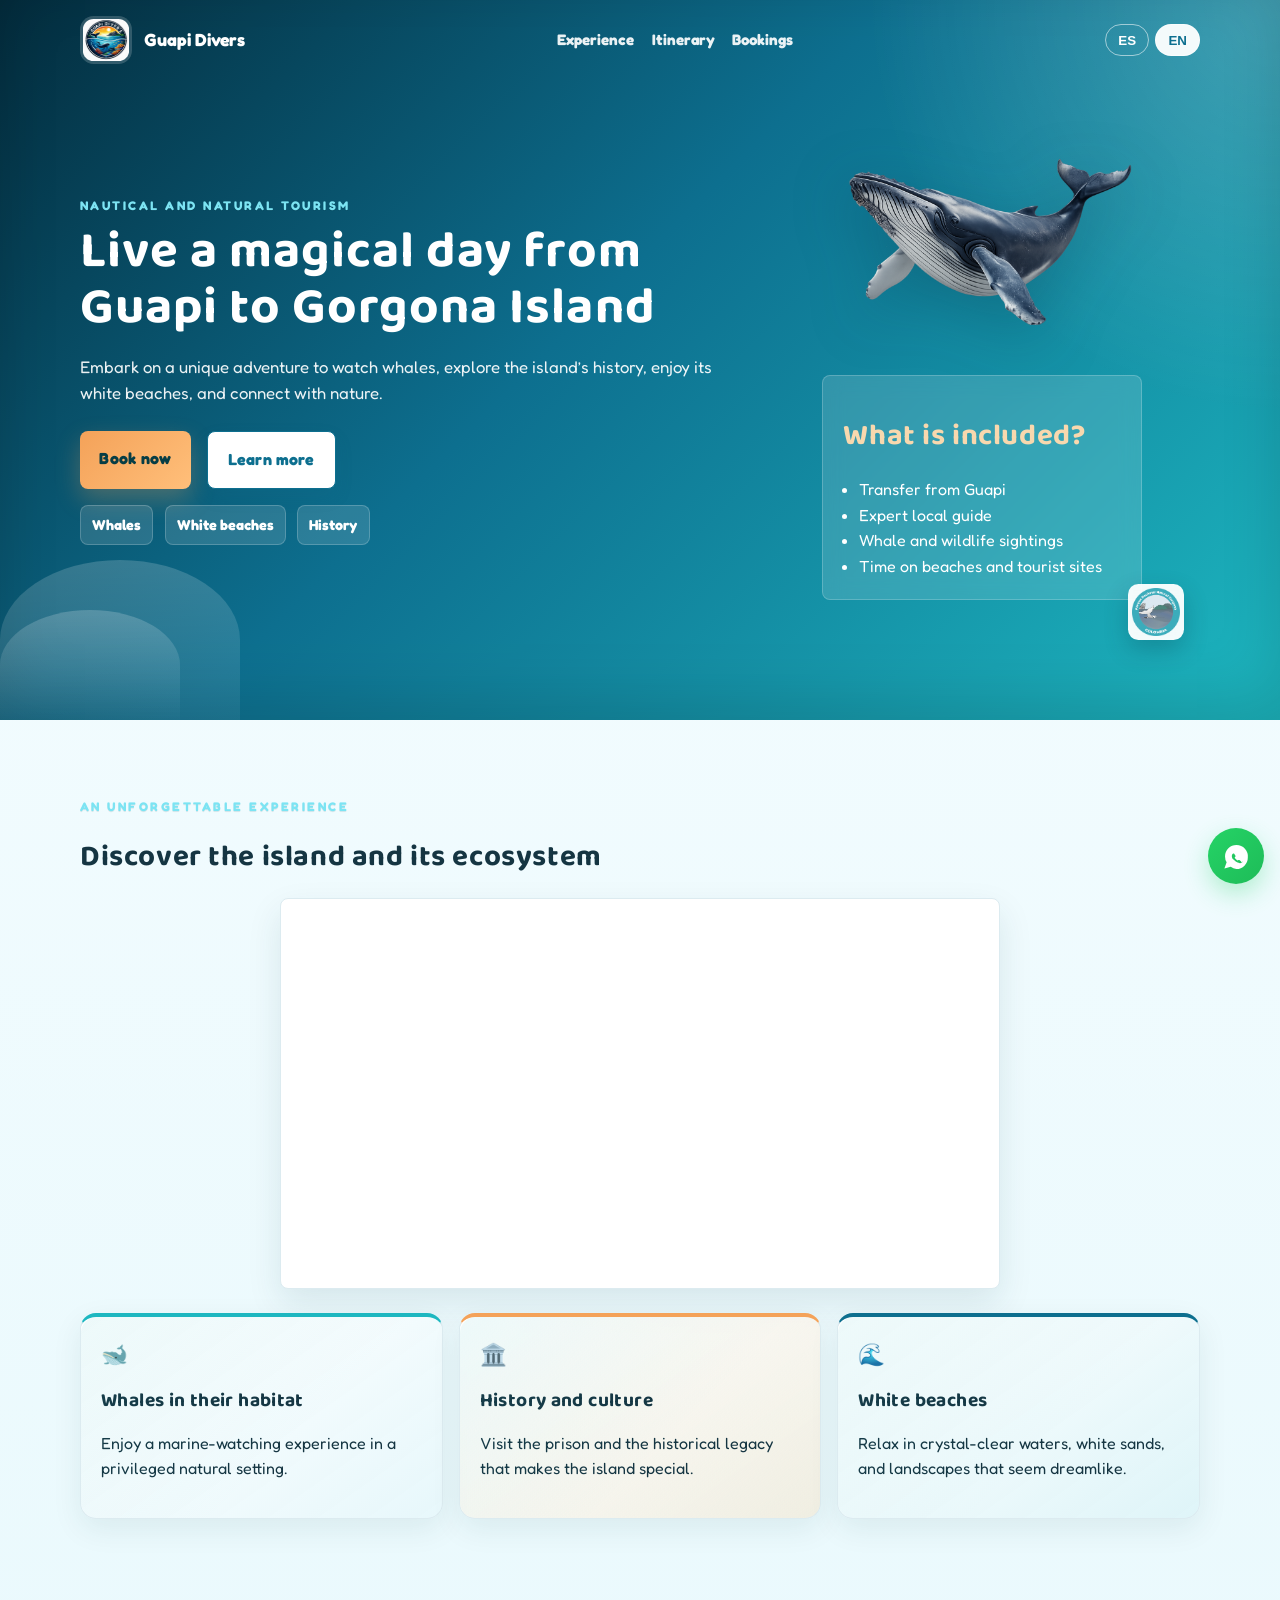
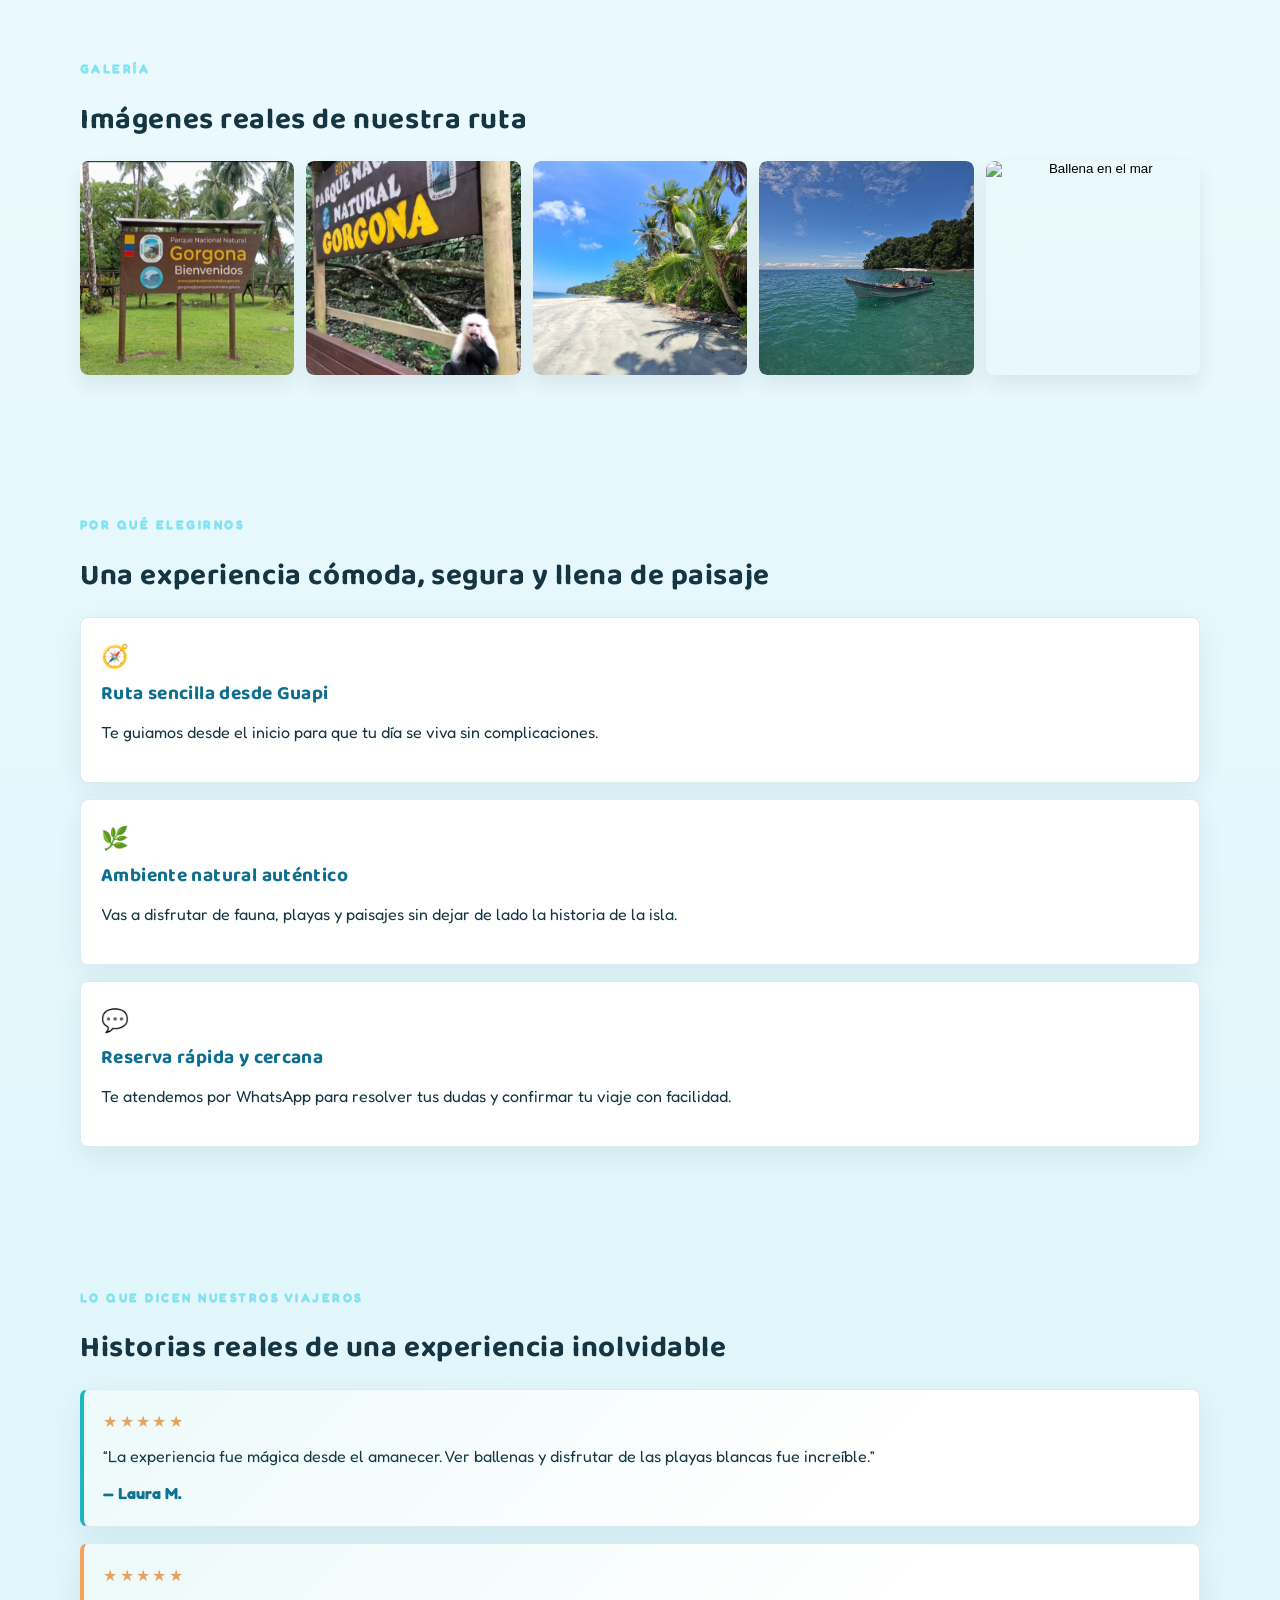
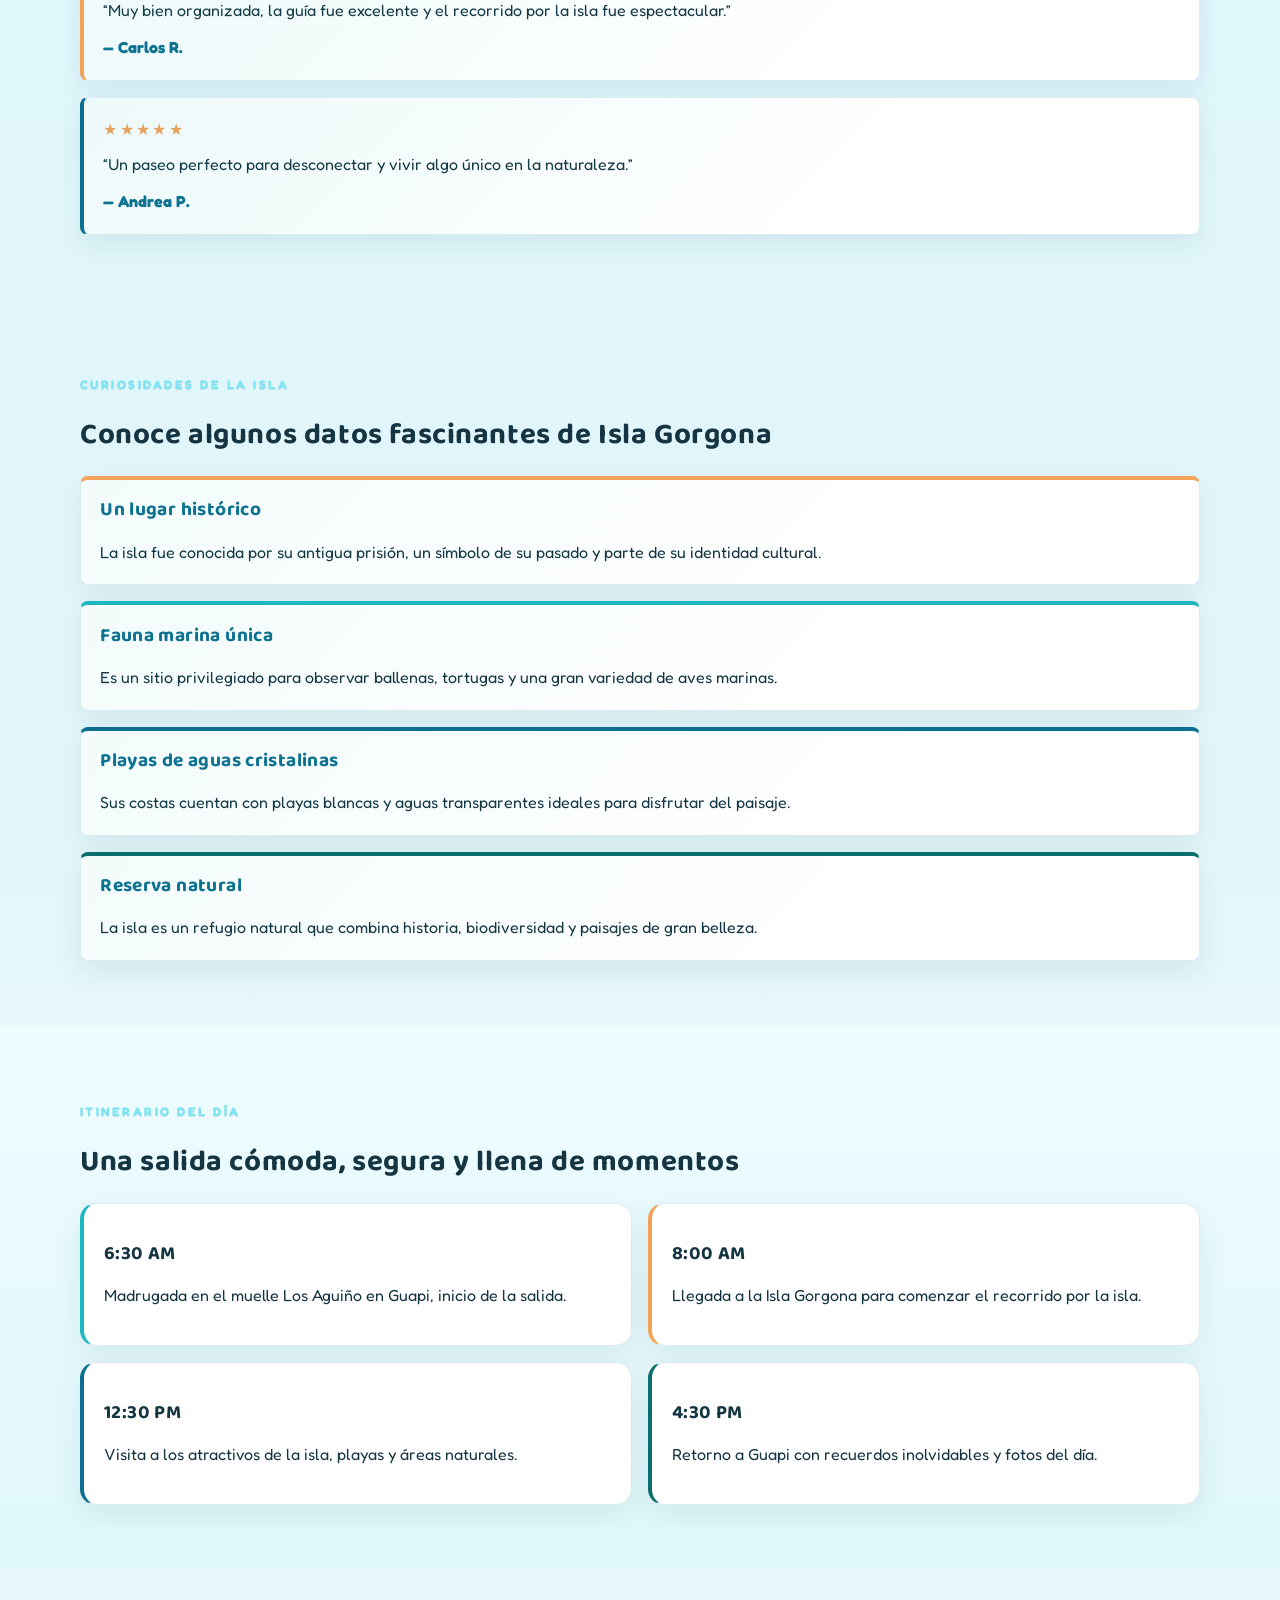
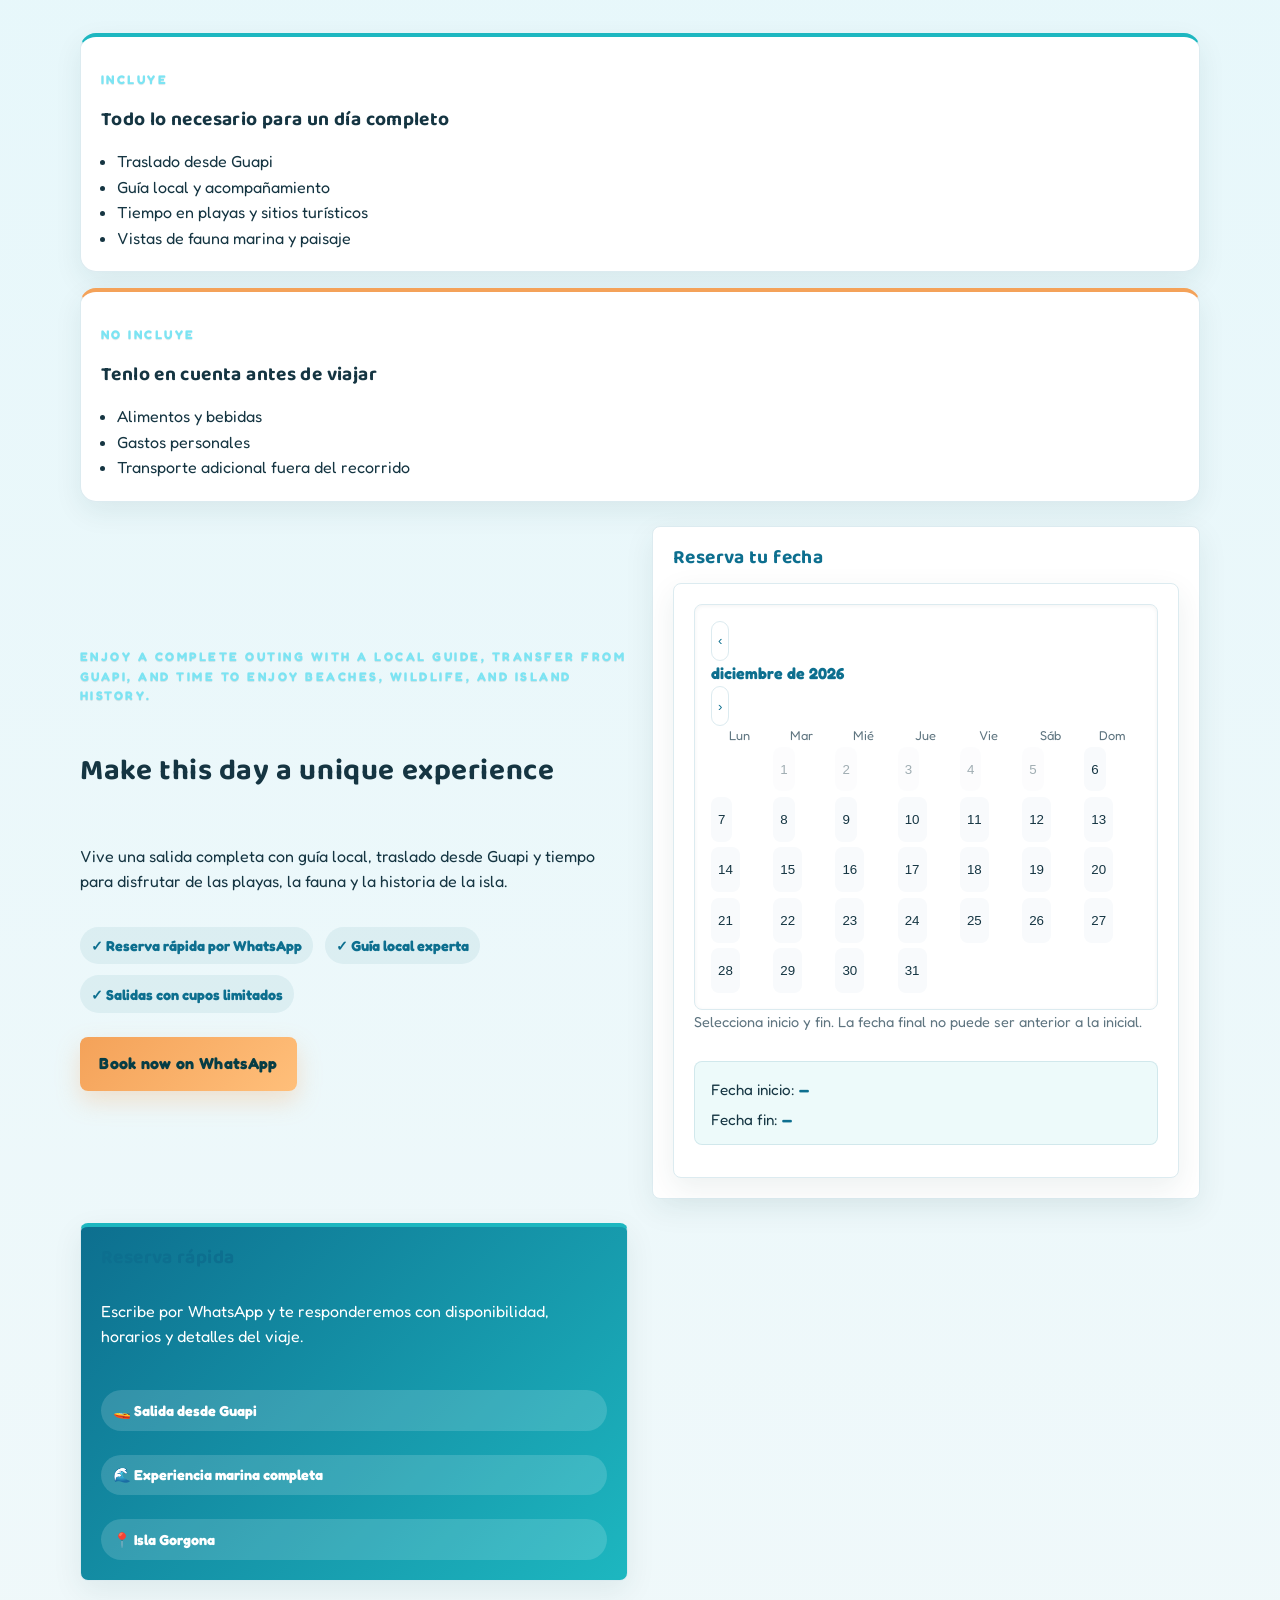
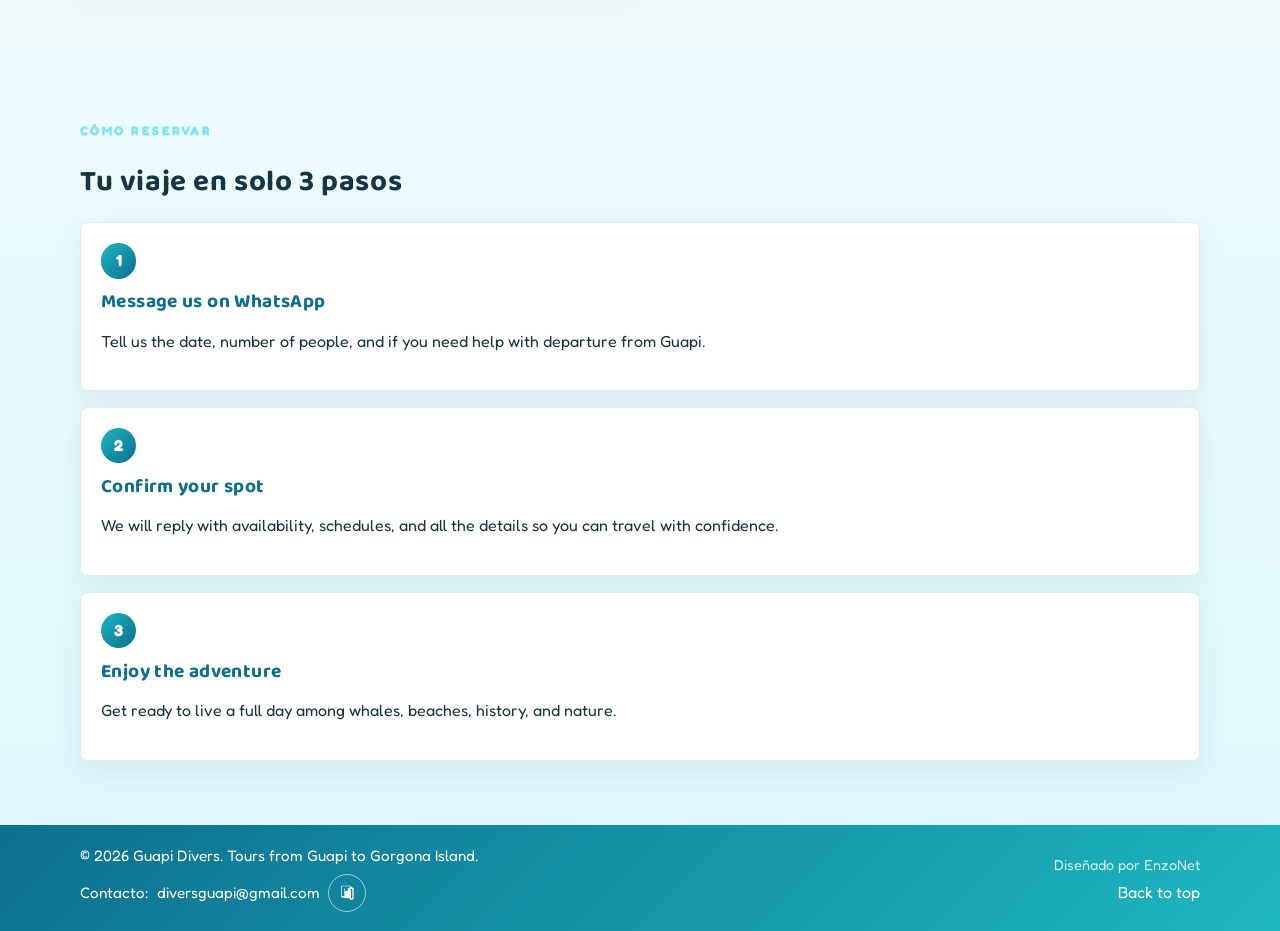
==== commit 0f95f01e: "Mejoras para busquedad de Google" ====
--- a/index.html
+++ b/index.html
@@ -3,18 +3,34 @@
   <head>
     <meta charset="UTF-8" />
     <meta name="viewport" content="width=device-width, initial-scale=1.0" />
-    <title>Guapi Divers | Tour desde Guapi a la Isla Gorgona</title>
+    <title>Guapi Divers | Tour desde Guapi a Isla Gorgona desde Guapi</title>
     <meta
       name="description"
-      content="Disfruta un día inolvidable viajando desde Guapi a la Isla Gorgona para ver ballenas, conocer la prisión y disfrutar de sus playas blancas."
+      content="Reserva tu tour desde Guapi a Isla Gorgona: avistamiento de ballenas, playas blancas, historia y una excursión en barco con guía local."
     />
+    <meta name="keywords" content="Guapi, Gorgona, tour en Gorgona, excursión Guapi, viaje a Isla Gorgona, ballenas, playas blancas" />
     <meta name="robots" content="index,follow" />
     <meta name="theme-color" content="#0d6f8f" />
     <link rel="canonical" href="https://guapidivers.com/" />
-    <meta property="og:title" content="Guapi Divers | Tour desde Guapi a la Isla Gorgona" />
+    <meta property="og:url" content="https://guapidivers.com/" />
+    <meta property="og:title" content="Guapi Divers | Tour desde Guapi a Isla Gorgona desde Guapi" />
     <meta property="og:description" content="Aventura náutica desde Guapi con ballenas, playas blancas, historia y naturaleza en Isla Gorgona." />
     <meta property="og:type" content="website" />
     <meta property="og:image" content="https://guapidivers.com/logo_gd.jpeg" />
+    <script type="application/ld+json">
+      {
+        "@context": "https://schema.org",
+        "@type": "TravelAgency",
+        "name": "Guapi Divers",
+        "url": "https://guapidivers.com/",
+        "description": "Tour y excursión en barco desde Guapi a la Isla Gorgona para ver ballenas, playas blancas, historia y naturaleza.",
+        "logo": "https://guapidivers.com/logo_gd.jpeg",
+        "areaServed": {
+          "@type": "Place",
+          "name": "Guapi, Colombia"
+        }
+      }
+    </script>
     <!-- Google Analytics -->
     <script async src="https://www.googletagmanager.com/gtag/js?id=G-XXXXXXXXXX"></script>
     <script>
@@ -61,11 +77,11 @@
       <div class="hero-content container" id="inicio">
         <div class="hero-copy">
           <p class="eyebrow">Turismo náutico y natural</p>
-          <h1>Vive un día mágico de Guapi a la Isla Gorgona</h1>
+          <h1>Tour desde Guapi a Isla Gorgona | Vive un día mágico</h1>
           <p class="hero-text">
-            Embárcate en una aventura única para observar ballenas, recorrer la
-            historia de la isla, disfrutar de sus playas blancas y conectar con
-            la naturaleza.
+            Embárcate en un tour desde Guapi a Isla Gorgona para observar ballenas,
+            recorrer la historia de la isla, disfrutar de playas blancas y vivir una
+            excursión en barco inolvidable.
           </p>
           <div class="hero-actions">
             <a class="btn btn-primary" href="#reservas">Reservar ahora</a>
@@ -99,7 +115,7 @@
       <section class="section container" id="experiencia">
         <div class="section-heading">
           <p class="eyebrow">Una experiencia inolvidable</p>
-          <h2>Descubre la isla y su ecosistema</h2>
+          <h2>Tour a Isla Gorgona desde Guapi</h2>
         </div>
         <div class="map-card">
           <iframe
@@ -113,26 +129,26 @@
         <div class="cards">
           <article class="card card-ocean">
             <div class="card-icon">🐋</div>
-            <h3>Ballenas en su hábitat</h3>
+            <h3>Ballenas desde Guapi</h3>
             <p>
-              Disfruta de una experiencia de observación marina en un entorno
-              natural privilegiado.
+              Disfruta de un tour de avistamiento de ballenas en barco desde Guapi,
+              con guías locales y vistas increíbles.
             </p>
           </article>
           <article class="card card-history">
             <div class="card-icon">🏛️</div>
-            <h3>Historia y cultura</h3>
+            <h3>Historia de Gorgona</h3>
             <p>
-              Conoce la prisión y el legado histórico que hace especial a la
-              isla.
+              Conoce la prisión y el legado histórico de Isla Gorgona en una visita
+              guiada por la isla.
             </p>
           </article>
           <article class="card card-beach">
             <div class="card-icon">🌊</div>
-            <h3>Playas blancas</h3>
+            <h3>Playas blancas en Gorgona</h3>
             <p>
-              Relájate en aguas cristalinas, arenas blancas y paisajes que
-              parecen sacados de un sueño.
+              Relájate en aguas cristalinas y arenas blancas durante tu excursión a
+              Isla Gorgona.
             </p>
           </article>
         </div>
--- a/styles.css
+++ b/styles.css
@@ -1024,12 +1024,19 @@
 .photo-modal-inner {
   overflow: hidden;
   background: #000;
+  display: flex;
+  justify-content: center;
+  align-items: center;
+  min-height: 55vh;
 }
 
 .photo-modal-inner img {
-  width: 100%;
+  width: auto;
+  max-width: 100%;
   height: auto;
+  max-height: 80vh;
   display: block;
+  object-fit: contain;
 }
 
 .modal-nav {
@@ -1130,6 +1137,7 @@
 .footer {
   color: var(--white);
   padding: 1.2rem 0;
+  background: linear-gradient(135deg, var(--sea-blue), var(--sea-teal));
 }
 
 .footer-content {
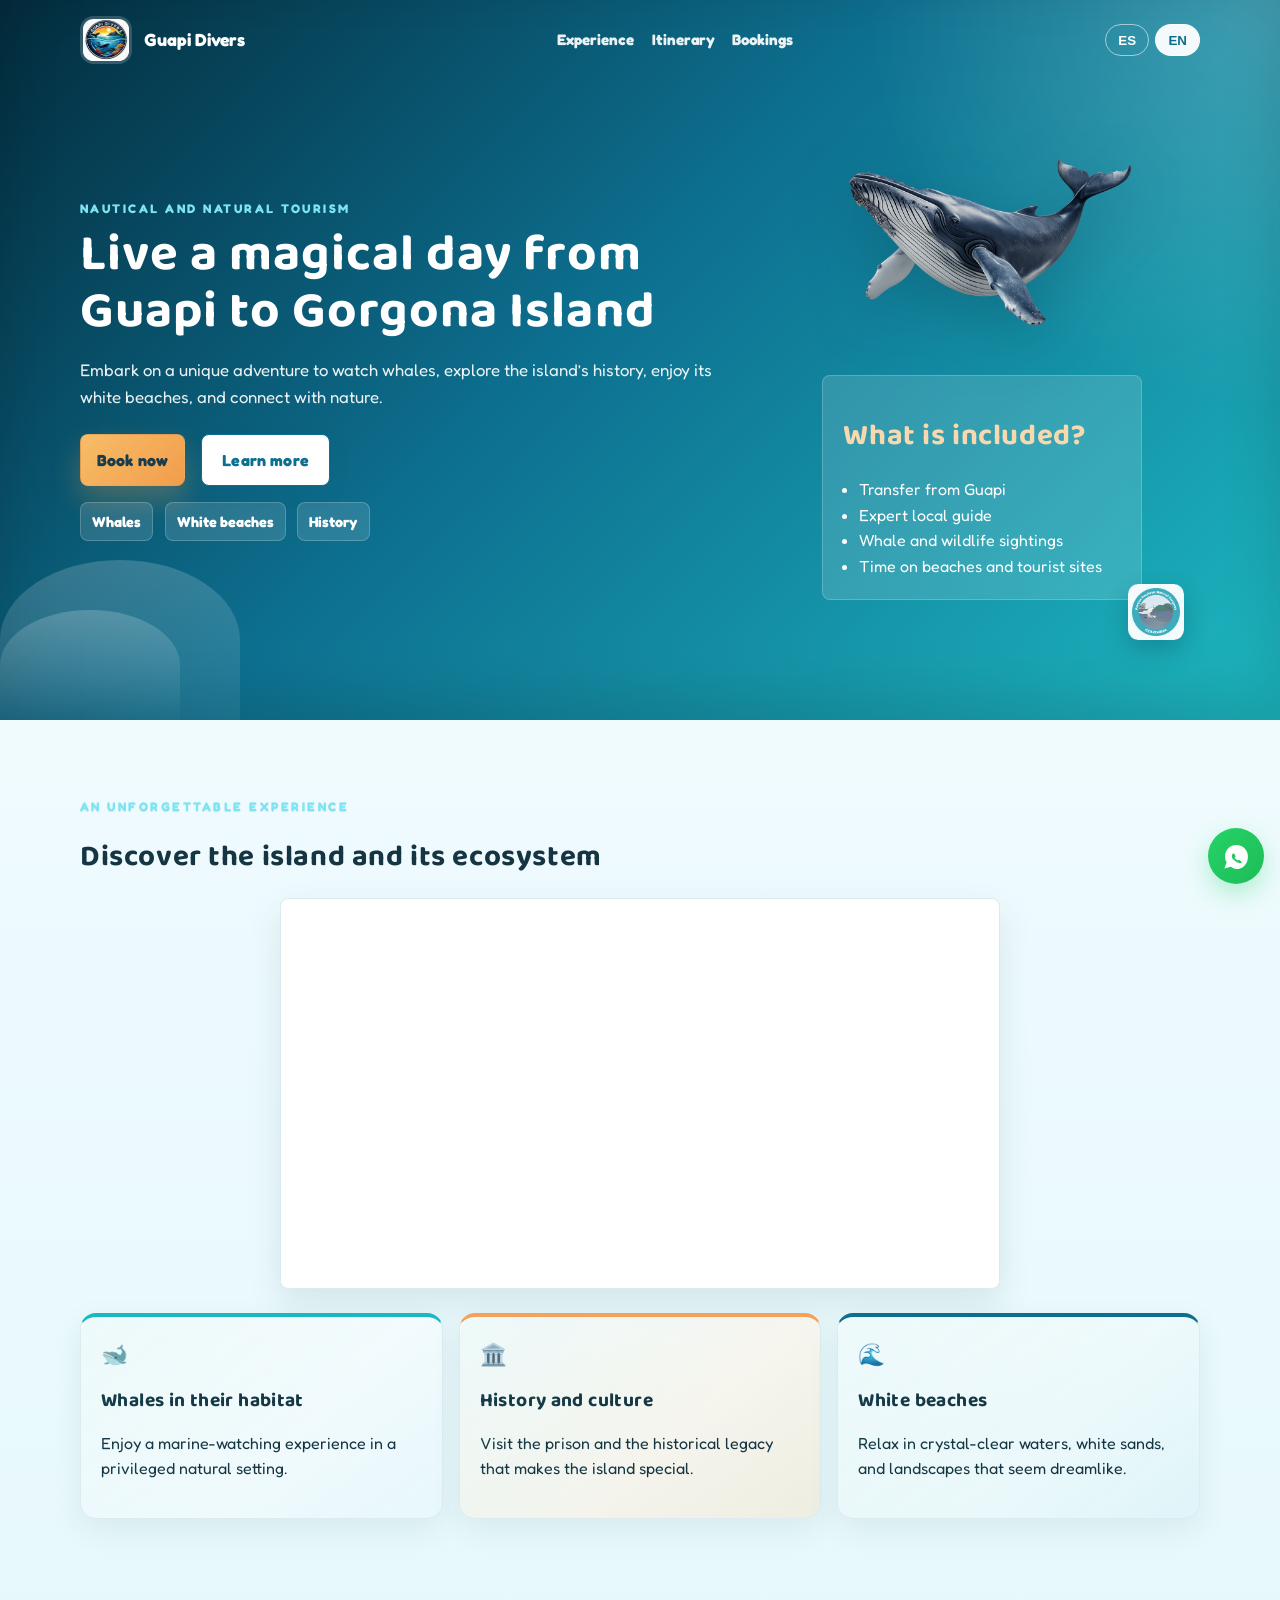
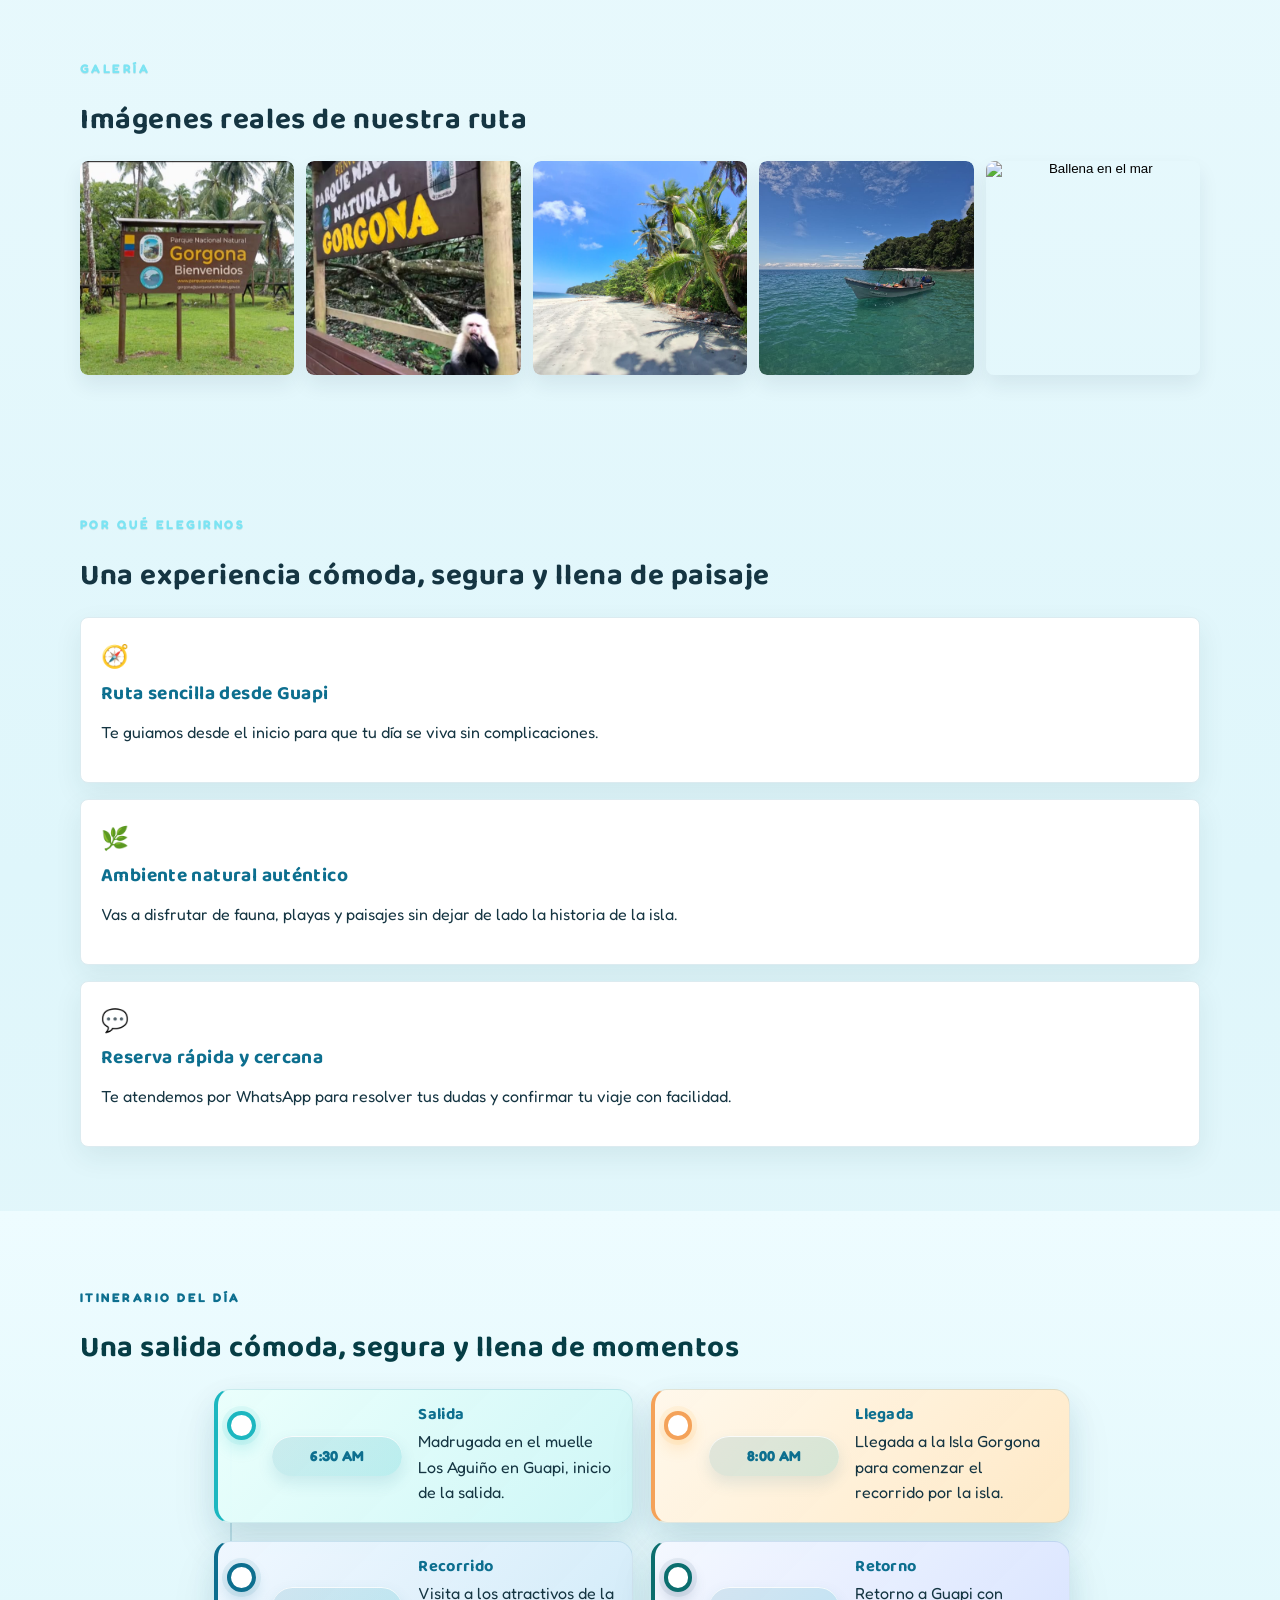
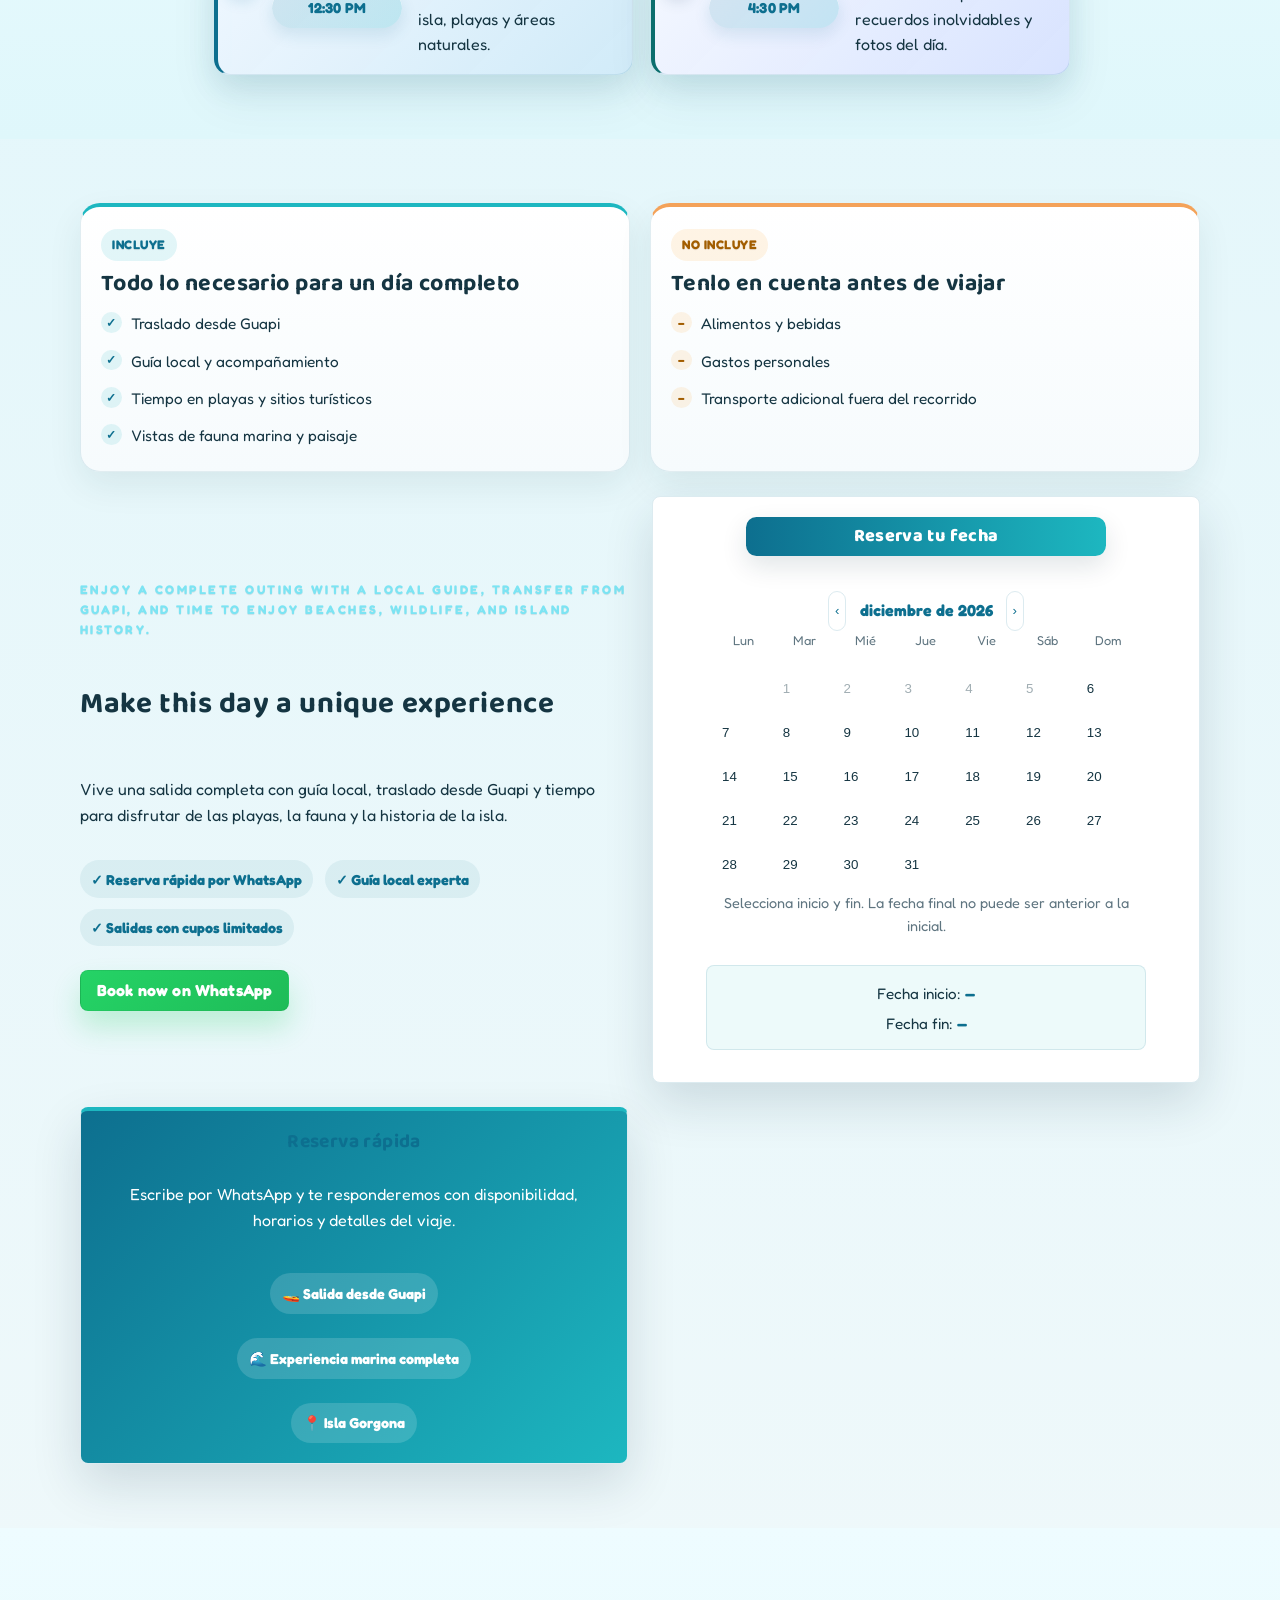
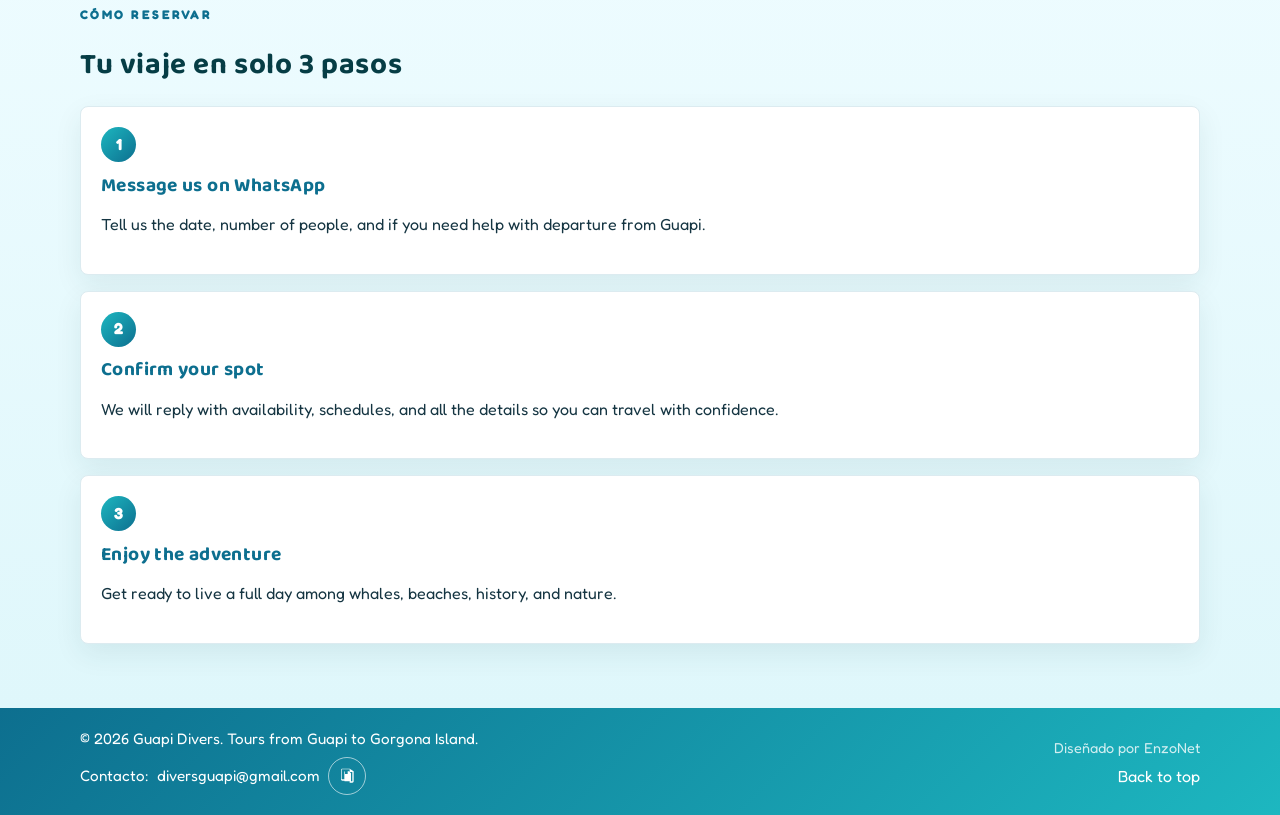
==== commit b69ba9c9: "Elementos eliminados" ====
--- a/index.html
+++ b/index.html
@@ -3,7 +3,7 @@
   <head>
     <meta charset="UTF-8" />
     <meta name="viewport" content="width=device-width, initial-scale=1.0" />
-    <title>Guapi Divers | Tour desde Guapi a Isla Gorgona desde Guapi</title>
+    <title>Guapi Divers | Tour desde Guapi a Isla Gorgona</title>
     <meta
       name="description"
       content="Reserva tu tour desde Guapi a Isla Gorgona: avistamiento de ballenas, playas blancas, historia y una excursión en barco con guía local."
@@ -11,20 +11,31 @@
     <meta name="keywords" content="Guapi, Gorgona, tour en Gorgona, excursión Guapi, viaje a Isla Gorgona, ballenas, playas blancas" />
     <meta name="robots" content="index,follow" />
     <meta name="theme-color" content="#0d6f8f" />
-    <link rel="canonical" href="https://guapidivers.com/" />
-    <meta property="og:url" content="https://guapidivers.com/" />
-    <meta property="og:title" content="Guapi Divers | Tour desde Guapi a Isla Gorgona desde Guapi" />
-    <meta property="og:description" content="Aventura náutica desde Guapi con ballenas, playas blancas, historia y naturaleza en Isla Gorgona." />
+    <link rel="canonical" href="https://guapi-divers.vercel.app/" />
+    <link rel="alternate" href="https://guapi-divers.vercel.app/" hreflang="es" />
+    <meta property="og:locale" content="es_ES" />
+    <meta property="og:site_name" content="Guapi Divers" />
+    <meta property="og:url" content="https://guapi-divers.vercel.app/" />
+    <meta property="og:title" content="Guapi Divers | Tour desde Guapi a Isla Gorgona" />
+    <meta property="og:description" content="Aventura náutica con ballenas, playas blancas, historia y naturaleza en Isla Gorgona." />
     <meta property="og:type" content="website" />
-    <meta property="og:image" content="https://guapidivers.com/logo_gd.jpeg" />
+    <meta property="og:image" content="https://guapi-divers.vercel.app/img/gorgona.png" />
+    <meta property="og:image:alt" content="Isla Gorgona desde Guapi - Guapi Divers" />
+    <meta property="og:image:width" content="1200" />
+    <meta property="og:image:height" content="630" />
+    <meta name="twitter:card" content="summary_large_image" />
+    <meta name="twitter:title" content="Guapi Divers | Tour desde Guapi a Isla Gorgona" />
+    <meta name="twitter:description" content="Aventura náutica con ballenas, playas blancas, historia y naturaleza en Isla Gorgona." />
+    <meta name="twitter:image" content="https://guapi-divers.vercel.app/img/gorgona.png" />
+    <meta name="twitter:image:alt" content="Isla Gorgona desde Guapi - Guapi Divers" />
     <script type="application/ld+json">
       {
         "@context": "https://schema.org",
         "@type": "TravelAgency",
         "name": "Guapi Divers",
-        "url": "https://guapidivers.com/",
-        "description": "Tour y excursión en barco desde Guapi a la Isla Gorgona para ver ballenas, playas blancas, historia y naturaleza.",
-        "logo": "https://guapidivers.com/logo_gd.jpeg",
+        "url": "https://guapi-divers.vercel.app/",
+        "description": "Tour y excursión desde Guapi a la Isla Gorgona para ver ballenas, playas blancas, historia y naturaleza.",
+        "logo": "https://guapi-divers.vercel.app/logo_gd.jpeg",
         "areaServed": {
           "@type": "Place",
           "name": "Guapi, Colombia"
@@ -214,55 +225,6 @@
         </div>
       </section>
 
-      <section class="section container" id="testimonios">
-        <div class="section-heading">
-          <p class="eyebrow">Lo que dicen nuestros viajeros</p>
-          <h2>Historias reales de una experiencia inolvidable</h2>
-        </div>
-        <div class="testimonials">
-          <article class="testimonial-card testimonial-card-main">
-            <div class="stars">★★★★★</div>
-            <p>“La experiencia fue mágica desde el amanecer. Ver ballenas y disfrutar de las playas blancas fue increíble.”</p>
-            <strong>— Laura M.</strong>
-          </article>
-          <article class="testimonial-card testimonial-card-alt">
-            <div class="stars">★★★★★</div>
-            <p>“Muy bien organizada, la guía fue excelente y el recorrido por la isla fue espectacular.”</p>
-            <strong>— Carlos R.</strong>
-          </article>
-          <article class="testimonial-card testimonial-card-soft">
-            <div class="stars">★★★★★</div>
-            <p>“Un paseo perfecto para desconectar y vivir algo único en la naturaleza.”</p>
-            <strong>— Andrea P.</strong>
-          </article>
-        </div>
-      </section>
-
-      <section class="section container" id="curiosidades">
-        <div class="section-heading">
-          <p class="eyebrow">Curiosidades de la isla</p>
-          <h2>Conoce algunos datos fascinantes de Isla Gorgona</h2>
-        </div>
-        <div class="facts-grid">
-          <article class="fact-card fact-card-history">
-            <h3>Un lugar histórico</h3>
-            <p>La isla fue conocida por su antigua prisión, un símbolo de su pasado y parte de su identidad cultural.</p>
-          </article>
-          <article class="fact-card fact-card-marine">
-            <h3>Fauna marina única</h3>
-            <p>Es un sitio privilegiado para observar ballenas, tortugas y una gran variedad de aves marinas.</p>
-          </article>
-          <article class="fact-card fact-card-beach">
-            <h3>Playas de aguas cristalinas</h3>
-            <p>Sus costas cuentan con playas blancas y aguas transparentes ideales para disfrutar del paisaje.</p>
-          </article>
-          <article class="fact-card fact-card-nature">
-            <h3>Reserva natural</h3>
-            <p>La isla es un refugio natural que combina historia, biodiversidad y paisajes de gran belleza.</p>
-          </article>
-        </div>
-      </section>
-
       <section class="section alt-section" id="itinerario">
         <div class="container">
           <div class="section-heading">
@@ -271,20 +233,32 @@
           </div>
           <div class="timeline">
             <div class="timeline-item timeline-item-start">
-              <h3>6:30 AM</h3>
-              <p>Madrugada en el muelle Los Aguiño en Guapi, inicio de la salida.</p>
+              <div class="timeline-time">6:30 AM</div>
+              <div class="timeline-content">
+                <h3>Salida</h3>
+                <p>Madrugada en el muelle Los Aguiño en Guapi, inicio de la salida.</p>
+              </div>
             </div>
             <div class="timeline-item timeline-item-arrival">
-              <h3>8:00 AM</h3>
-              <p>Llegada a la Isla Gorgona para comenzar el recorrido por la isla.</p>
+              <div class="timeline-time">8:00 AM</div>
+              <div class="timeline-content">
+                <h3>Llegada</h3>
+                <p>Llegada a la Isla Gorgona para comenzar el recorrido por la isla.</p>
+              </div>
             </div>
             <div class="timeline-item timeline-item-activity">
-              <h3>12:30 PM</h3>
-              <p>Visita a los atractivos de la isla, playas y áreas naturales.</p>
+              <div class="timeline-time">12:30 PM</div>
+              <div class="timeline-content">
+                <h3>Recorrido</h3>
+                <p>Visita a los atractivos de la isla, playas y áreas naturales.</p>
+              </div>
             </div>
             <div class="timeline-item timeline-item-return">
-              <h3>4:30 PM</h3>
-              <p>Retorno a Guapi con recuerdos inolvidables y fotos del día.</p>
+              <div class="timeline-time">4:30 PM</div>
+              <div class="timeline-content">
+                <h3>Retorno</h3>
+                <p>Retorno a Guapi con recuerdos inolvidables y fotos del día.</p>
+              </div>
             </div>
           </div>
         </div>
@@ -293,9 +267,11 @@
       <section class="section container" id="reservas">
         <div class="include-grid">
           <div class="include-card include-card-main">
-            <p class="eyebrow">Incluye</p>
-            <h3>Todo lo necesario para un día completo</h3>
-            <ul>
+            <div class="include-header">
+              <p class="eyebrow include-tag">Incluye</p>
+              <h3>Todo lo necesario para un día completo</h3>
+            </div>
+            <ul class="include-list include-list-positive">
               <li>Traslado desde Guapi</li>
               <li>Guía local y acompañamiento</li>
               <li>Tiempo en playas y sitios turísticos</li>
@@ -303,9 +279,11 @@
             </ul>
           </div>
           <div class="include-card include-card-side">
-            <p class="eyebrow">No incluye</p>
-            <h3>Tenlo en cuenta antes de viajar</h3>
-            <ul>
+            <div class="include-header">
+              <p class="eyebrow include-tag include-tag-muted">No incluye</p>
+              <h3>Tenlo en cuenta antes de viajar</h3>
+            </div>
+            <ul class="include-list include-list-negative">
               <li>Alimentos y bebidas</li>
               <li>Gastos personales</li>
               <li>Transporte adicional fuera del recorrido</li>
@@ -334,7 +312,7 @@
             </a>
           </div>
           <div class="contact-card">
-            <h3>Reserva tu fecha</h3>
+            <h3 class="booking-heading">Reserva tu fecha</h3>
             <form id="booking-form" class="contact-form">
               <div id="booking-calendar-section">
                 <div class="calendar-panel">
--- a/styles.css
+++ b/styles.css
@@ -294,40 +294,61 @@
 }
 
 .btn {
-  display: inline-block;
-  padding: 0.9rem 1.2rem;
-  border-radius: 0.65rem;
+  display: inline-flex;
+  align-items: center;
+  justify-content: center;
+  gap: 0.5rem;
+  min-height: 2.4rem;
+  padding: 0.62rem 1rem;
+  border-radius: 999px;
   text-decoration: none;
   font-weight: 800;
   letter-spacing: 0.01em;
+  transition: transform 0.2s ease, box-shadow 0.2s ease, background 0.2s ease, border-color 0.2s ease;
+  cursor: pointer;
+  line-height: 1.2;
+}
+
+.btn:hover {
+  transform: translateY(-2px);
 }
 
 .btn-primary {
-  background: linear-gradient(135deg, var(--accent) 0%, #ffbf7a 100%);
-  color: var(--primary-dark);
-   box-shadow: 0 10px 24px rgba(244, 162, 89, 0.28);
-   transition: transform 0.2s ease, box-shadow 0.2s ease, opacity 0.2s ease;
-   border: none;
-   letter-spacing: 0.02em;
- }
-
- .btn-primary:hover {
-   transform: translateY(-2px);
-   box-shadow: 0 14px 28px rgba(244, 162, 89, 0.35);
-   opacity: 0.97;
-  background: linear-gradient(135deg, #25d366 0%, #1ebc58 100%);
-  color: white;
-  box-shadow: 0 8px 20px rgba(37, 211, 102, 0.25);
-}
-
-.whatsapp-btn:hover {
-  box-shadow: 0 12px 24px rgba(37, 211, 102, 0.35);
+  background: linear-gradient(135deg, #f7bd68 0%, #f29d4b 100%);
+  color: #173c4c;
+  border: 1px solid rgba(21, 61, 74, 0.08);
+  box-shadow: 0 14px 28px rgba(242, 157, 75, 0.28);
+}
+
+.btn-primary:hover {
+  background: linear-gradient(135deg, #ffc77d 0%, #f5a652 100%);
+  box-shadow: 0 18px 32px rgba(242, 157, 75, 0.34);
 }
 
 .btn-secondary {
-  background: rgba(255, 255, 255, 0.1);
+  background: rgba(255, 255, 255, 0.08);
   color: var(--white);
   border: 1px solid rgba(255, 255, 255, 0.7);
+  box-shadow: 0 12px 26px rgba(9, 63, 75, 0.12);
+  backdrop-filter: blur(4px);
+}
+
+.btn-secondary:hover {
+  background: rgba(255, 255, 255, 0.13);
+  border-color: rgba(255, 255, 255, 0.9);
+  box-shadow: 0 16px 30px rgba(9, 63, 75, 0.18);
+}
+
+.whatsapp-btn {
+  background: linear-gradient(135deg, #25d366 0%, #1ebc58 100%);
+  color: #fff;
+  border: 1px solid rgba(16, 116, 59, 0.12);
+  box-shadow: 0 16px 28px rgba(37, 211, 102, 0.24);
+}
+
+.whatsapp-btn:hover {
+  background: linear-gradient(135deg, #2fe57a 0%, #20c85b 100%);
+  box-shadow: 0 18px 32px rgba(37, 211, 102, 0.32);
 }
 
 .hero-visual {
@@ -373,6 +394,15 @@
 
 .alt-section {
   background: linear-gradient(180deg, #eefcff 0%, #dff7fb 100%);
+}
+
+.alt-section .eyebrow {
+  color: var(--sea-blue);
+  text-shadow: none;
+}
+
+.alt-section .section-heading h2 {
+  color: var(--primary-dark);
 }
 
 .section-heading {
@@ -616,42 +646,151 @@
 }
 
 .timeline {
-  display: grid;
-  gap: 1rem;
+  position: relative;
+  display: grid;
+  gap: 1.1rem;
+  max-width: 860px;
+  margin: 0 auto;
+  padding-left: 0.25rem;
+}
+
+.timeline::before {
+  content: "";
+  position: absolute;
+  left: 1.25rem;
+  top: 0.5rem;
+  bottom: 0.5rem;
+  width: 2px;
+  background: linear-gradient(180deg, rgba(13, 111, 143, 0.28), rgba(13, 111, 143, 0.08));
 }
 
 .timeline-item {
   position: relative;
+  display: grid;
+  grid-template-columns: 130px minmax(0, 1fr);
+  gap: 1rem;
+  align-items: center;
+  padding: 1rem 1rem 1rem 3.4rem;
+  background: linear-gradient(135deg, rgba(255,255,255,0.98), rgba(244,251,255,0.96));
+  border: 1px solid rgba(13, 111, 143, 0.12);
+  border-left: 4px solid var(--sea-blue);
+  border-radius: 1rem;
+  box-shadow: 0 12px 28px rgba(14, 89, 110, 0.1), 0 22px 48px rgba(12, 70, 87, 0.08);
+}
+
+.timeline-item::before {
+  content: "";
+  position: absolute;
+  left: 0.55rem;
+  top: 1.35rem;
+  width: 1.3rem;
+  height: 1.3rem;
+  border-radius: 50%;
+  background: var(--white);
+  border: 4px solid var(--sea-blue);
+  box-shadow: 0 0 0 5px rgba(13, 111, 143, 0.08), 0 6px 12px rgba(13, 111, 143, 0.18);
 }
 
 .timeline-item-start {
-  border-left: 4px solid var(--sea-teal);
+  border-left-color: var(--sea-teal);
+  background: linear-gradient(135deg, rgba(234,255,252,0.98), rgba(205,246,246,0.96));
+}
+
+.timeline-item-start::before {
+  border-color: var(--sea-teal);
+  box-shadow: 0 0 0 5px rgba(29, 183, 192, 0.08), 0 8px 16px rgba(29, 183, 192, 0.22);
 }
 
 .timeline-item-arrival {
-  border-left: 4px solid var(--accent);
+  border-left-color: var(--accent);
+  background: linear-gradient(135deg, rgba(255,248,235,0.98), rgba(255,232,196,0.96));
+}
+
+.timeline-item-arrival::before {
+  border-color: var(--accent);
+  box-shadow: 0 0 0 5px rgba(255, 164, 46, 0.08), 0 8px 16px rgba(255, 164, 46, 0.22);
 }
 
 .timeline-item-activity {
-  border-left: 4px solid var(--sea-blue);
+  border-left-color: var(--sea-blue);
+  background: linear-gradient(135deg, rgba(239,247,255,0.98), rgba(208,234,248,0.96));
+}
+
+.timeline-item-activity::before {
+  border-color: var(--sea-blue);
+  box-shadow: 0 0 0 5px rgba(13, 111, 143, 0.08), 0 8px 16px rgba(13, 111, 143, 0.2);
 }
 
 .timeline-item-return {
-  border-left: 4px solid var(--primary);
+  border-left-color: var(--primary);
+  background: linear-gradient(135deg, rgba(244,248,255,0.98), rgba(216,226,255,0.96));
+}
+
+.timeline-item-return::before {
+  border-color: var(--primary);
+  box-shadow: 0 0 0 5px rgba(33, 63, 99, 0.08), 0 8px 16px rgba(33, 63, 99, 0.2);
+}
+
+.timeline-time {
+  display: inline-flex;
+  align-items: center;
+  justify-content: center;
+  min-height: 2.4rem;
+  padding: 0.55rem 0.8rem;
+  border-radius: 999px;
+  background: linear-gradient(135deg, rgba(13, 111, 143, 0.12), rgba(29, 183, 192, 0.18));
+  color: var(--sea-blue);
+  font-weight: 800;
+  font-size: 0.9rem;
+  letter-spacing: 0.02em;
+  box-shadow: inset 0 1px 0 rgba(255,255,255,0.85), 0 7px 16px rgba(13, 111, 143, 0.12);
+}
+
+.timeline-content {
+  display: grid;
+  gap: 0.35rem;
+}
+
+.timeline-content h3 {
+  margin: 0;
+  color: var(--sea-blue);
+  font-size: 1.02rem;
+}
+
+.timeline-content p {
+  margin: 0;
+  color: var(--text);
+  line-height: 1.6;
+}
+
+@media (max-width: 640px) {
+  .timeline-item {
+    grid-template-columns: 1fr;
+    gap: 0.65rem;
+    padding-left: 3rem;
+  }
+
+  .timeline-time {
+    justify-self: start;
+  }
 }
 
 .include-grid {
   display: grid;
-  gap: 1rem;
+  grid-template-columns: repeat(2, minmax(0, 1fr));
+  gap: 1.25rem;
   margin-bottom: 1.5rem;
 }
 
 .include-card {
-  background: var(--white);
-  border: 1px solid var(--border);
-  border-radius: 1rem;
-  padding: 1.25rem;
-  box-shadow: 0 10px 28px rgba(6, 61, 69, 0.08);
+  background: linear-gradient(180deg, #ffffff 0%, #f6fbfd 100%);
+  border: 1px solid rgba(13, 111, 143, 0.12);
+  border-radius: 1.25rem;
+  padding: 1.4rem 1.25rem;
+  box-shadow: 0 14px 34px rgba(6, 61, 69, 0.08);
+  display: flex;
+  flex-direction: column;
+  min-height: 100%;
 }
 
 .include-card-main {
@@ -662,9 +801,80 @@
   border-top: 4px solid var(--accent);
 }
 
-.include-card ul {
-  margin: 0.6rem 0 0;
-  padding-left: 1rem;
+.include-header {
+  margin-bottom: 0.8rem;
+}
+
+.include-tag {
+  display: inline-flex;
+  align-items: center;
+  padding: 0.35rem 0.7rem;
+  border-radius: 999px;
+  background: rgba(29, 183, 192, 0.12);
+  color: var(--sea-blue);
+  margin: 0 0 0.55rem;
+  font-size: 0.78rem;
+  letter-spacing: 0.04em;
+  font-weight: 800;
+}
+
+.include-tag-muted {
+  background: rgba(255, 164, 46, 0.12);
+  color: #a25d00;
+}
+
+.include-card h3 {
+  margin: 0;
+  font-size: clamp(1.15rem, 2vw, 1.45rem);
+  line-height: 1.3;
+  color: var(--heading);
+}
+
+.include-list {
+  list-style: none;
+  margin: 0;
+  padding: 0;
+  display: grid;
+  gap: 0.8rem;
+}
+
+.include-list li {
+  position: relative;
+  padding-left: 1.9rem;
+  line-height: 1.6;
+  color: var(--text);
+  font-size: 0.96rem;
+}
+
+.include-list li::before {
+  position: absolute;
+  left: 0;
+  top: 0;
+  width: 1.3rem;
+  height: 1.3rem;
+  display: grid;
+  place-items: center;
+  border-radius: 50%;
+  font-weight: 900;
+  font-size: 0.75rem;
+}
+
+.include-list-positive li::before {
+  content: "✓";
+  background: rgba(29, 183, 192, 0.12);
+  color: var(--sea-blue);
+}
+
+.include-list-negative li::before {
+  content: "–";
+  background: rgba(255, 164, 46, 0.12);
+  color: #a25d00;
+}
+
+@media (max-width: 700px) {
+  .include-grid {
+    grid-template-columns: 1fr;
+  }
 }
 
 .contact-grid {
@@ -733,6 +943,7 @@
    justify-content: center;
    padding: 1rem 1.75rem;
    border-radius: 999px;
+   margin-top: 0.85rem;
 }
 
 .contact-form label {
@@ -771,6 +982,8 @@
    background: rgba(29, 183, 192, 0.08);
    border-radius: 1rem;
    border: 1px solid rgba(13, 111, 143, 0.12);
+   justify-items: center;
+   text-align: center;
  }
 
  .booking-range-summary p {
@@ -793,6 +1006,7 @@
 
  .booking-range-summary button {
    width: fit-content;
+   margin: 0 auto;
  }
 
  .btn-secondary:hover {
@@ -808,6 +1022,41 @@
    box-shadow: inset 0 1px 4px rgba(0,0,0,0.05);
  }
 
+/* Ajustes: mantener solo el marco externo "Reserva tu fecha".
+   Hacemos transparentes los marcos internos del formulario y calendario */
+#booking-form,
+#booking-form.contact-form {
+  background: transparent;
+  border: none;
+  box-shadow: none;
+  padding: 0;
+}
+
+#booking-calendar-section .calendar-panel {
+  border: none;
+  background: transparent;
+  box-shadow: none;
+  padding: 0.25rem 0 0 0;
+}
+
+/* Días sin marcos dentro de este bloque; mantener estados hover/selección */
+#booking-calendar-section .calendar-weekdays span,
+#booking-calendar-section .calendar-day {
+  background: transparent;
+  border: none;
+  border-radius: 0;
+  min-height: 2.4rem;
+}
+
+#booking-calendar-section .calendar-day:hover {
+  background: rgba(13, 111, 143, 0.06);
+}
+
+#booking-calendar-section .calendar-day.selected,
+#booking-calendar-section .calendar-day.in-range {
+  background: rgba(13, 111, 143, 0.12);
+}
+
  .contact-form .note {
    margin: 0;
    font-size: 0.9rem;
@@ -821,6 +1070,28 @@
 .calendar-title {
   font-weight: 700;
   color: var(--sea-blue);
+}
+
+/* Centrar el panel del calendario y su cabecera */
+.calendar-panel {
+  margin: 0 auto; /* centro horizontal */
+  max-width: 420px;
+}
+
+.calendar-header {
+  display: flex;
+  align-items: center;
+  justify-content: center; /* centra título y botones como grupo */
+  gap: 0.6rem;
+}
+
+.calendar-nav {
+  flex: 0 0 auto;
+}
+
+.calendar-title {
+  text-align: center;
+  min-width: 140px;
 }
 
 .calendar-nav {
@@ -928,9 +1199,62 @@
   display: block;
 }
 
-.contact-card h3 {
+.contact-card h3:not(.booking-heading) {
   margin: 0;
   color: var(--sea-blue);
+}
+
+/* Estilo específico para el título de reserva */
+.booking-heading {
+  display: inline-block;
+  margin: 0 auto 1rem;
+  padding: 0.6rem 1.2rem;
+  background: linear-gradient(90deg, var(--sea-blue), var(--sea-teal));
+  color: #fff;
+  border-radius: 0.65rem;
+  box-shadow: 0 10px 26px rgba(3,44,61,0.12);
+  border: none;
+  font-weight: 900;
+  font-size: 1.12rem;
+  width: 100%;
+  max-width: 360px;
+  text-align: center;
+}
+
+/* Asegurar que el contenedor coloque el título centrado */
+.contact-card {
+  text-align: center;
+  display: flex;
+  flex-direction: column;
+  align-items: center;
+  gap: 0.9rem;
+  box-shadow: 0 20px 50px rgba(3,44,61,0.14);
+}
+
+/* Centrar y limitar ancho del formulario de reserva dentro del card */
+#booking-form {
+  width: 100%;
+  max-width: 440px;
+}
+
+/* Asegurar que los elementos del formulario ocupen el ancho del contenedor centrado */
+#booking-form .form-row,
+#booking-form .booking-range-summary,
+#booking-form #booking-form-fields {
+  width: 100%;
+  box-sizing: border-box;
+}
+
+/* Centrar el calendario dentro del formulario */
+#booking-calendar-section .calendar-panel {
+  margin: 0 auto 0.5rem;
+  max-width: 420px;
+  width: 100%;
+}
+
+/* Asegurar que la grid ocupe todo el ancho disponible */
+.calendar-grid {
+  width: 100%;
 }
 
 .contact-card-cta {
